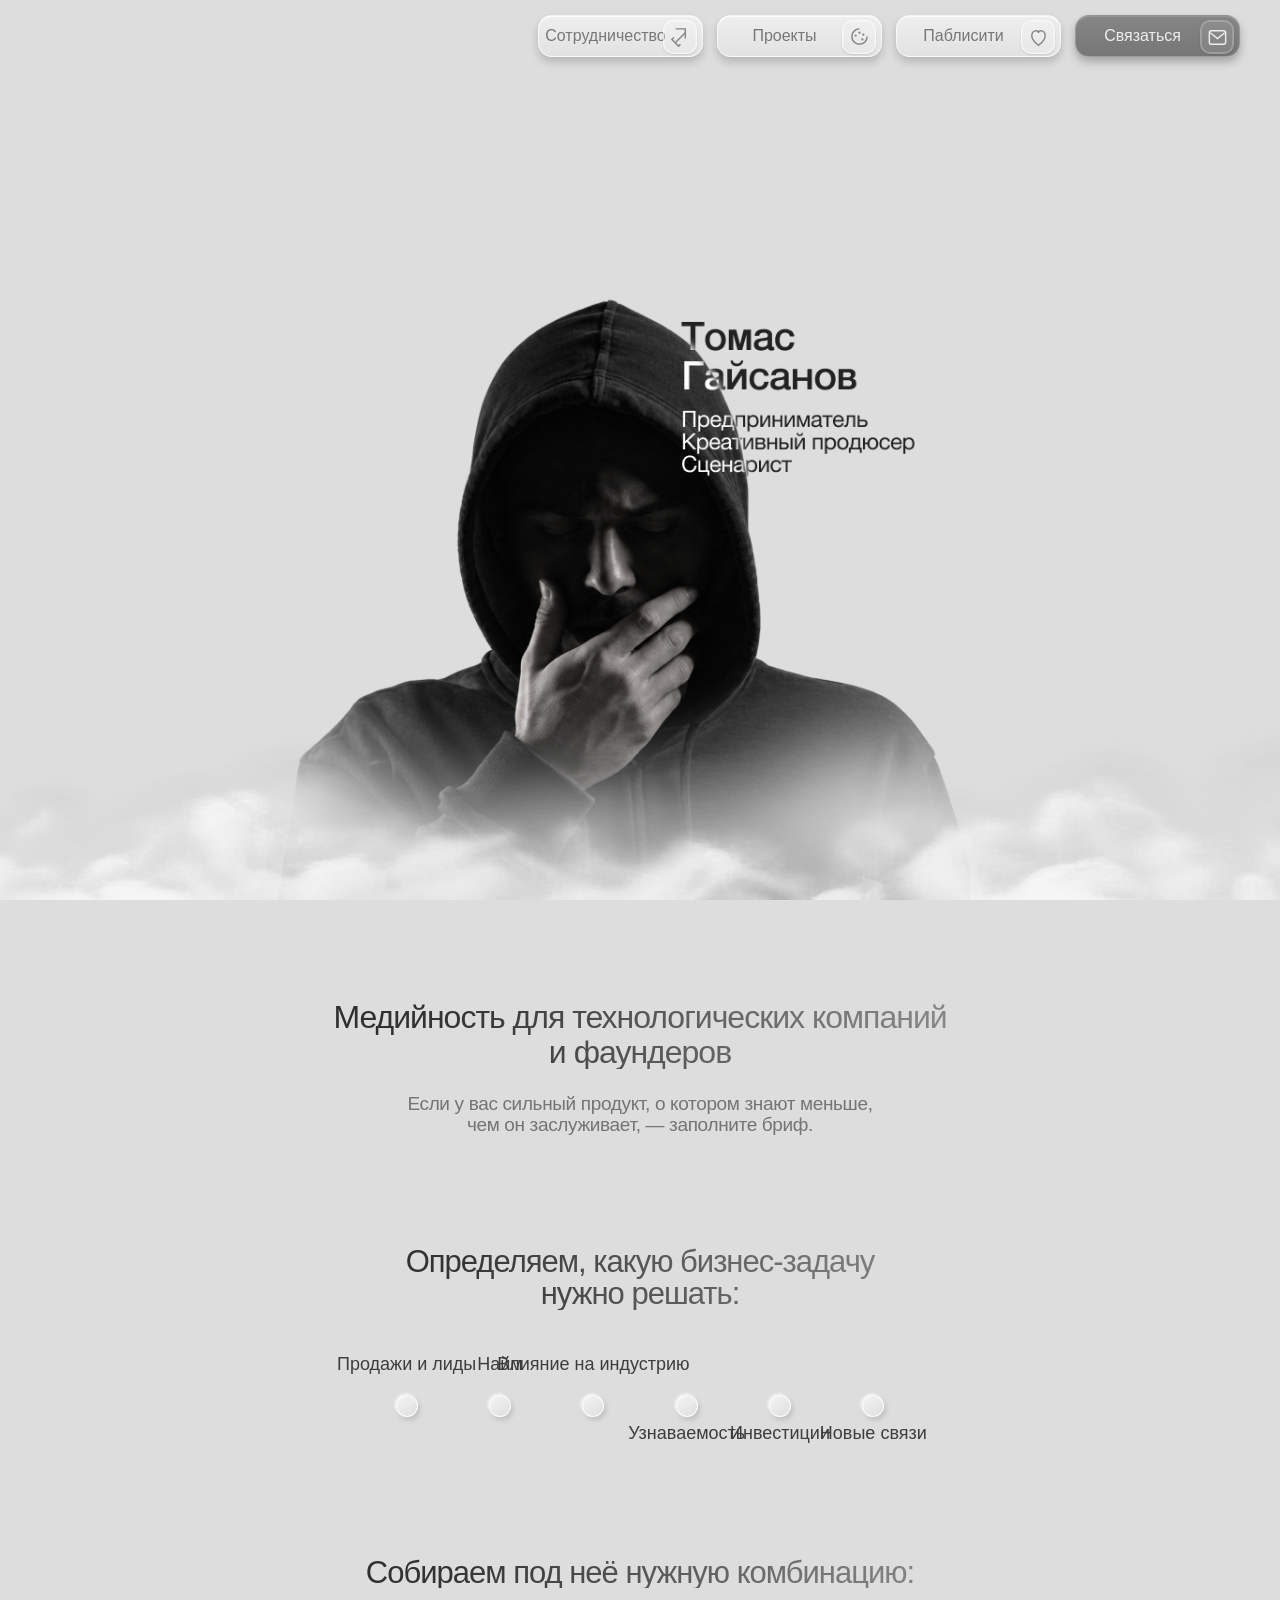
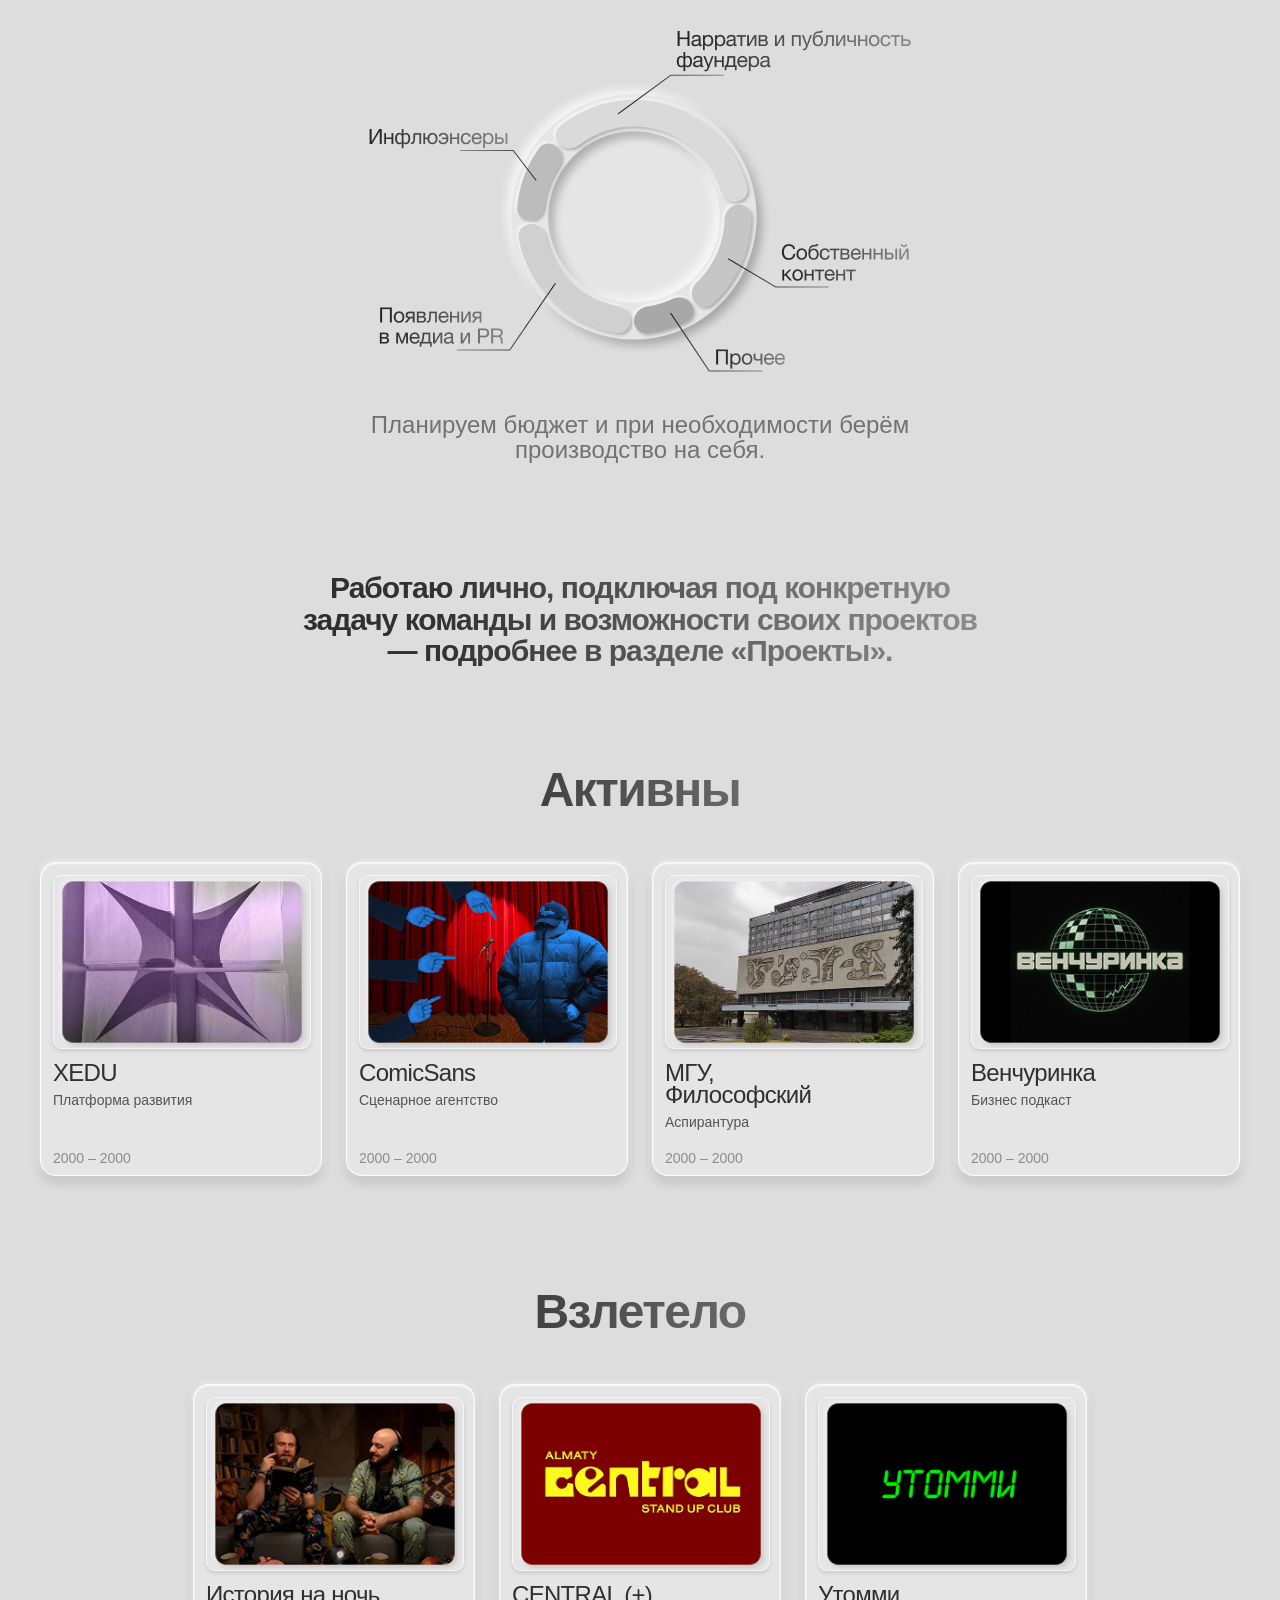
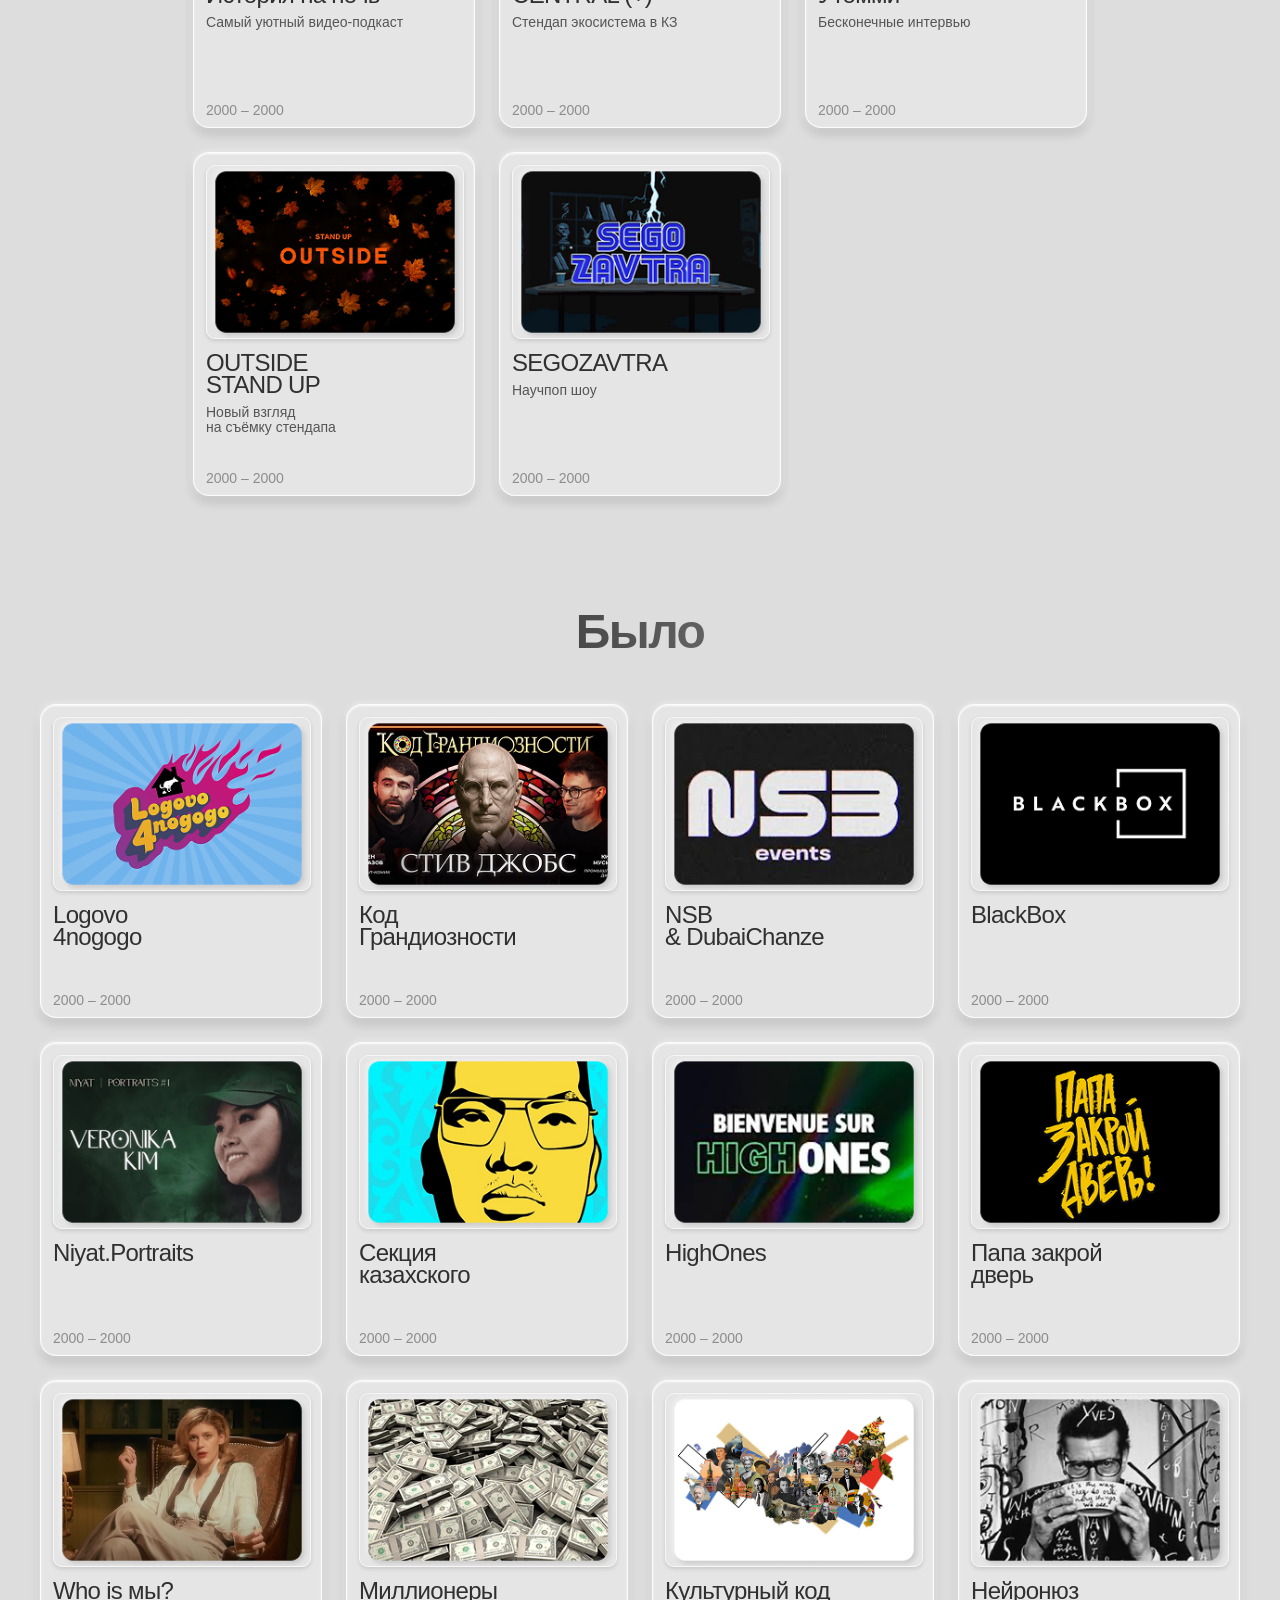
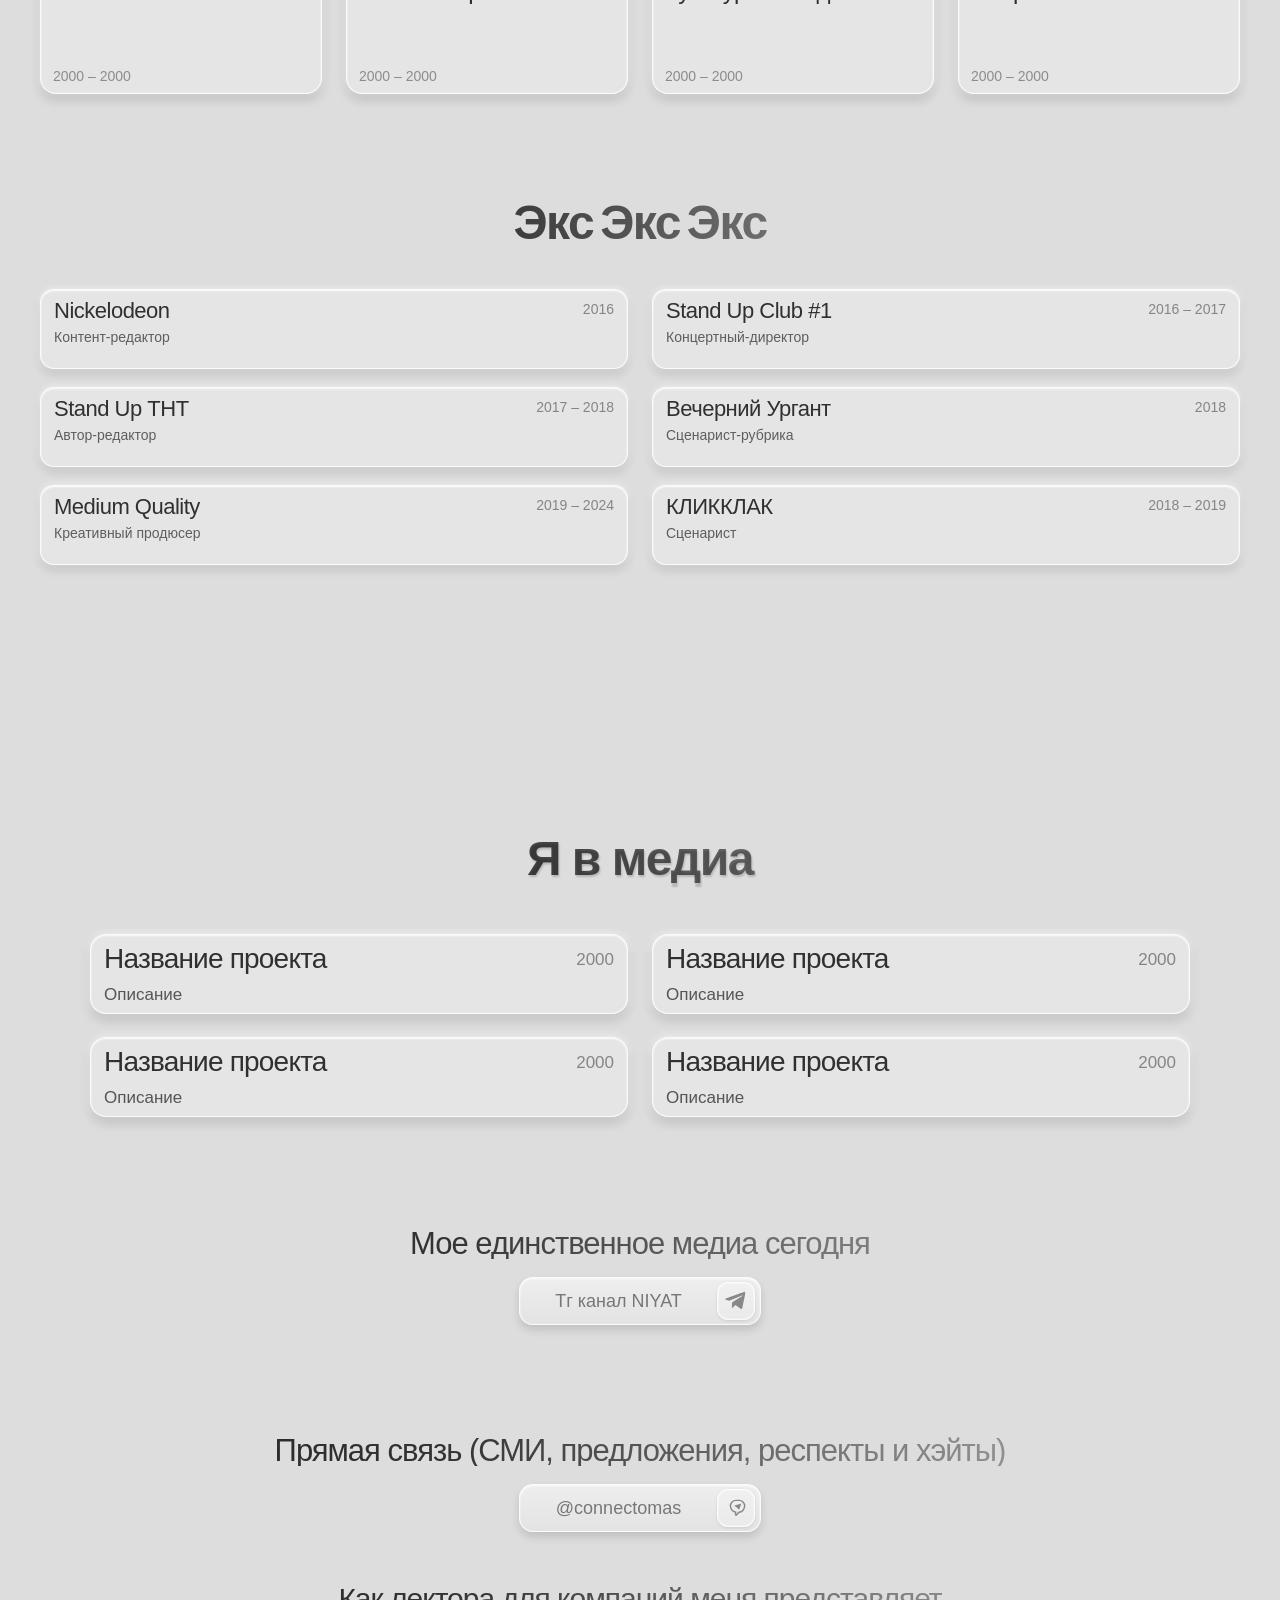
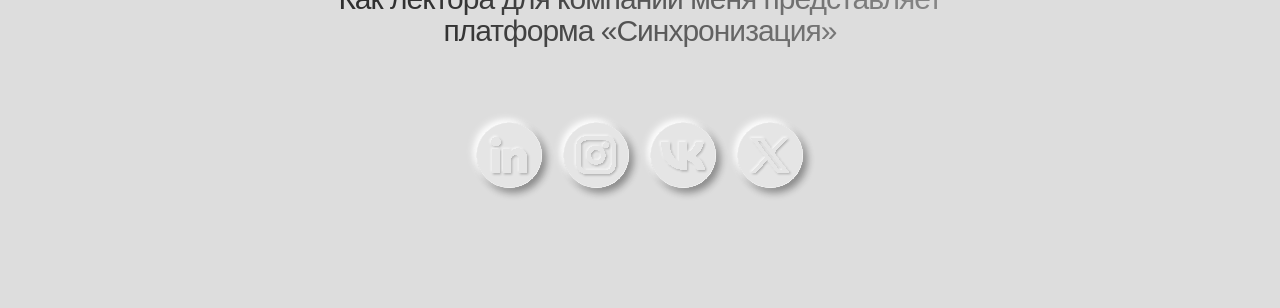
==== index.html @ 0b00189e "Add files via upload" ====
<!DOCTYPE html>
<html lang="ru">
<head>
    <meta charset="UTF-8">
    <meta name="viewport" content="width=device-width, initial-scale=1.0">
    <title>Томас Гайсанов</title>
    <link rel="stylesheet" href="css/style.css">
</head>
<body>

    <!-- =========================================
         НАВИГАЦИЯ
    ========================================== -->
    <nav class="navigation" aria-label="Основная навигация">

        <a href="#cooperation" class="nav-button">
            <span>Сотрудничество</span>

            <span class="nav-icon">
                <svg viewBox="0 0 24 24" aria-hidden="true">
                    <path
                        d="M7 3h10v10"
                        fill="none"
                        stroke="currentColor"
                        stroke-width="1.5"
                    />
                    <path
                        d="M7 17L17 7"
                        fill="none"
                        stroke="currentColor"
                        stroke-width="1.5"
                    />
                    <path
                        d="M5 12l-2 2 7 7 2-2"
                        fill="none"
                        stroke="currentColor"
                        stroke-width="1.5"
                    />
                </svg>
            </span>
        </a>

        <a href="#projects" class="nav-button">
            <span>Проекты</span>

            <span class="nav-icon">
                <svg viewBox="0 0 24 24" aria-hidden="true">
                    <path
                        d="M12 3a8 8 0 1 0 8 8"
                        fill="none"
                        stroke="currentColor"
                        stroke-width="1.5"
                    />
                    <circle cx="8" cy="10" r="1.2" fill="currentColor"/>
                    <circle cx="12" cy="7" r="1.2" fill="currentColor"/>
                    <circle cx="16" cy="9" r="1.2" fill="currentColor"/>
                    <circle cx="15" cy="14" r="1.2" fill="currentColor"/>
                </svg>
            </span>
        </a>

        <a href="#publicity" class="nav-button">
            <span>Паблисити</span>

            <span class="nav-icon">
                <svg viewBox="0 0 24 24" aria-hidden="true">
                    <path
                        d="
                            M12 20.2
                            C10.5 18.8 5 15.5 5 10
                            C5 7 7 5 9.5 5
                            C11 5 12 6 12 7.2
                            C12 6 13 5 14.5 5
                            C17 5 19 7 19 10
                            C19 15.5 13.5 18.8 12 20.2Z
                        "
                        fill="none"
                        stroke="currentColor"
                        stroke-width="1.5"
                    />
                </svg>
            </span>
        </a>

        <a href="#contact" class="nav-button nav-button-active nav-button-contact">
            <span>Связаться</span>

            <span class="nav-icon">
                <svg viewBox="0 0 24 24" aria-hidden="true">
                    <rect
                        x="3.5"
                        y="5"
                        width="17"
                        height="14"
                        rx="2"
                        fill="none"
                        stroke="currentColor"
                        stroke-width="1.5"
                    />
                    <path
                        d="M4.5 7l7.5 6 7.5-6"
                        fill="none"
                        stroke="currentColor"
                        stroke-width="1.5"
                    />
                </svg>
            </span>
        </a>

    </nav>


    <!-- =========================================
         1. ГЛАВНЫЙ ЭКРАН (HERO)
    ========================================== -->
    <header class="hero" id="hero">

        <div class="hero-content">

            <img
                class="hero-main-image"
                src="assets/hero-main.png"
                alt="Томас Гайсанов"
            >

            <!-- ОДИН СТАТИЧНЫЙ СЛОЙ ДЫМА -->
            <div class="smoke-container">
                <img
                    class="smoke"
                    src="assets/smoke.png"
                    alt=""
                    aria-hidden="true"
                >
            </div>

        </div>

    </header>


    <!-- =========================================
         2. СОТРУДНИЧЕСТВО
    ========================================== -->
    <section id="cooperation" class="cooperation-section">

        <!-- ВЕРХНИЙ БЛОК -->
        <div class="cooperation-intro">
            <h1 class="cooperation-title">
                Медийность для технологических компаний
                <br>
                и фаундеров
            </h1>

            <p class="cooperation-description">
                Если у вас сильный продукт, о котором знают меньше,
                <br>
                чем он заслуживает, — заполните бриф.
            </p>
        </div>

        <!-- БИЗНЕС-ЗАДАЧА -->
        <div class="business-goal">
            <h2 class="business-title">
                Определяем, какую бизнес-задачу
                <br>
                нужно решать:
            </h2>

            <div class="goal-choices">

                <div class="goal-choice">
                    <span class="choice-label choice-label-top">
                        Продажи и лиды
                    </span>
                    <span class="choice-circle"></span>
                </div>

                <div class="goal-choice">
                    <span class="choice-label choice-label-top">
                        Найм
                    </span>
                    <span class="choice-circle"></span>
                </div>

                <div class="goal-choice">
                    <span class="choice-label choice-label-top">
                        Влияние на индустрию
                    </span>
                    <span class="choice-circle"></span>
                </div>

                <div class="goal-choice">
                    <span class="choice-label choice-label-bottom">
                        Узнаваемость
                    </span>
                    <span class="choice-circle"></span>
                </div>

                <div class="goal-choice">
                    <span class="choice-label choice-label-bottom">
                        Инвестиции
                    </span>
                    <span class="choice-circle"></span>
                </div>

                <div class="goal-choice">
                    <span class="choice-label choice-label-bottom">
                        Новые связи
                    </span>
                    <span class="choice-circle"></span>
                </div>

            </div>
        </div>

        <!-- КОМБИНАЦИЯ -->
        <div class="combination-block">
            <h2 class="combination-title">
                Собираем под неё нужную комбинацию:
            </h2>

            <img
                class="combination-image"
                src="assets/cooperation-diagram.png"
                alt="Диаграмма комбинации услуг"
            >

            <p class="combination-description">
                Планируем бюджет и при необходимости берём
                <br>
                производство на себя.
            </p>
        </div>

        <!-- ФИНАЛЬНЫЙ ТЕКСТ -->
        <div class="cooperation-final">
            <p>
                Работаю лично, подключая под конкретную
                <br>
                задачу команды и возможности своих проектов
                <br>
                — подробнее в разделе «Проекты».
            </p>
        </div>

    </section>


    <!-- =========================================
         3. ПРОЕКТЫ
    ========================================== -->
    <section id="projects" class="projects-section">

        <!-- =====================================
             АКТИВНЫ
        ====================================== -->
        <div class="projects-group active-group">

            <h2 class="group-title">
                Активны
            </h2>

            <div class="project-grid active-grid">

                <article class="project-card">
                    <img
                        src="assets/xedu.png"
                        alt="XEDU"
                        class="project-image"
                    >
                    <h3 class="project-title">
                        XEDU
                    </h3>
                    <p class="project-description">
                        Платформа развития
                    </p>
                    <span class="project-years">
                        2000 – 2000
                    </span>
                </article>

                <article class="project-card">
                    <img
                        src="assets/comicsans.png"
                        alt="ComicSans"
                        class="project-image"
                    >
                    <h3 class="project-title">
                        ComicSans
                    </h3>
                    <p class="project-description">
                        Сценарное агентство
                    </p>
                    <span class="project-years">
                        2000 – 2000
                    </span>
                </article>

                <article class="project-card">
                    <img
                        src="assets/mgu.png"
                        alt="МГУ, Философский"
                        class="project-image"
                    >
                    <h3 class="project-title">
                        МГУ,<br>
                        Философский
                    </h3>
                    <p class="project-description">
                        Аспирантура
                    </p>
                    <span class="project-years">
                        2000 – 2000
                    </span>
                </article>

                <article class="project-card">
                    <img
                        src="assets/venchurinka.png"
                        alt="Венчуринка"
                        class="project-image"
                    >
                    <h3 class="project-title">
                        Венчуринка
                    </h3>
                    <p class="project-description">
                        Бизнес подкаст
                    </p>
                    <span class="project-years">
                        2000 – 2000
                    </span>
                </article>

            </div>

        </div>


        <!-- =====================================
             ВЗЛЕТЕЛО
        ====================================== -->
        <div class="projects-group launched-group">

            <h2 class="group-title">
                Взлетело
            </h2>

            <div class="project-grid launched-grid">

                <article class="project-card project-card-launched">
                    <img
                        src="assets/istoriya-na-noch.png"
                        alt="История на ночь"
                        class="project-image"
                    >
                    <h3 class="project-title">
                        История на ночь
                    </h3>
                    <p class="project-description">
                        Самый уютный видео-подкаст
                    </p>
                    <span class="project-years">
                        2000 – 2000
                    </span>
                </article>

                <article class="project-card project-card-launched">
                    <img
                        src="assets/central-plus.png"
                        alt="CENTRAL (+)"
                        class="project-image"
                    >
                    <h3 class="project-title">
                        CENTRAL (+)
                    </h3>
                    <p class="project-description">
                        Стендап экосистема в КЗ
                    </p>
                    <span class="project-years">
                        2000 – 2000
                    </span>
                </article>

                <article class="project-card project-card-launched">
                    <img
                        src="assets/utommi.png"
                        alt="Утомми"
                        class="project-image"
                    >
                    <h3 class="project-title">
                        Утомми
                    </h3>
                    <p class="project-description">
                        Бесконечные интервью
                    </p>
                    <span class="project-years">
                        2000 – 2000
                    </span>
                </article>

                <article class="project-card project-card-launched">
                    <img
                        src="assets/outside-stand-up.png"
                        alt="OUTSIDE STAND UP"
                        class="project-image"
                    >
                    <h3 class="project-title">
                        OUTSIDE<br>
                        STAND UP
                    </h3>
                    <p class="project-description">
                        Новый взгляд<br>
                        на съёмку стендапа
                    </p>
                    <span class="project-years">
                        2000 – 2000
                    </span>
                </article>

                <article class="project-card project-card-launched">
                    <img
                        src="assets/segozavtra.png"
                        alt="SEGOZAVTRA"
                        class="project-image"
                    >
                    <h3 class="project-title">
                        SEGOZAVTRA
                    </h3>
                    <p class="project-description">
                        Научпоп шоу
                    </p>
                    <span class="project-years">
                        2000 – 2000
                    </span>
                </article>

            </div>

        </div>


        <!-- =====================================
             БЫЛО
        ====================================== -->
        <div class="projects-group past-group">

            <h2 class="group-title">
                Было
            </h2>

            <div class="project-grid past-grid">

                <article class="project-card">
                    <img
                        src="assets/logovo-4nogogo.png"
                        alt="Logovo 4nogogo"
                        class="project-image"
                    >
                    <h3 class="project-title">
                        Logovo<br>
                        4nogogo
                    </h3>
                    <span class="project-years">
                        2000 – 2000
                    </span>
                </article>

                <article class="project-card">
                    <img
                        src="assets/kod-grandioznosti.png"
                        alt="Код Грандиозности"
                        class="project-image"
                    >
                    <h3 class="project-title">
                        Код<br>
                        Грандиозности
                    </h3>
                    <span class="project-years">
                        2000 – 2000
                    </span>
                </article>

                <article class="project-card">
                    <img
                        src="assets/nsb-dubai-chanze.png"
                        alt="NSB & DubaiChanze"
                        class="project-image"
                    >
                    <h3 class="project-title">
                        NSB<br>
                        &amp; DubaiChanze
                    </h3>
                    <span class="project-years">
                        2000 – 2000
                    </span>
                </article>

                <article class="project-card">
                    <img
                        src="assets/blackbox.png"
                        alt="BlackBox"
                        class="project-image"
                    >
                    <h3 class="project-title">
                        BlackBox
                    </h3>
                    <span class="project-years">
                        2000 – 2000
                    </span>
                </article>

                <article class="project-card">
                    <img
                        src="assets/niyat-portraits.png"
                        alt="Niyat.Portraits"
                        class="project-image"
                    >
                    <h3 class="project-title">
                        Niyat.Portraits
                    </h3>
                    <span class="project-years">
                        2000 – 2000
                    </span>
                </article>

                <article class="project-card">
                    <img
                        src="assets/sekciya-kazahskogo.png"
                        alt="Секция казахского"
                        class="project-image"
                    >
                    <h3 class="project-title">
                        Секция<br>
                        казахского
                    </h3>
                    <span class="project-years">
                        2000 – 2000
                    </span>
                </article>

                <article class="project-card">
                    <img
                        src="assets/highones.png"
                        alt="HighOnes"
                        class="project-image"
                    >
                    <h3 class="project-title">
                        HighOnes
                    </h3>
                    <span class="project-years">
                        2000 – 2000
                    </span>
                </article>

                <article class="project-card">
                    <img
                        src="assets/papa-zakroy-dver.png"
                        alt="Папа закрой дверь"
                        class="project-image"
                    >
                    <h3 class="project-title">
                        Папа закрой<br>
                        дверь
                    </h3>
                    <span class="project-years">
                        2000 – 2000
                    </span>
                </article>

                <article class="project-card">
                    <img
                        src="assets/who-is-my.png"
                        alt="Who is мы?"
                        class="project-image"
                    >
                    <h3 class="project-title">
                        Who is мы?
                    </h3>
                    <span class="project-years">
                        2000 – 2000
                    </span>
                </article>

                <article class="project-card">
                    <img
                        src="assets/millionery.png"
                        alt="Миллионеры"
                        class="project-image"
                    >
                    <h3 class="project-title">
                        Миллионеры
                    </h3>
                    <span class="project-years">
                        2000 – 2000
                    </span>
                </article>

                <article class="project-card">
                    <img
                        src="assets/kulturnyy-kod.png"
                        alt="Культурный код"
                        class="project-image"
                    >
                    <h3 class="project-title">
                        Культурный код
                    </h3>
                    <span class="project-years">
                        2000 – 2000
                    </span>
                </article>

                <article class="project-card">
                    <img
                        src="assets/neyronyuz.png"
                        alt="Нейронюз"
                        class="project-image"
                    >
                    <h3 class="project-title">
                        Нейронюз
                    </h3>
                    <span class="project-years">
                        2000 – 2000
                    </span>
                </article>

            </div>

        </div>


        <!-- =====================================
             ЭКС
        ====================================== -->
        <div class="projects-group ex-group">

            <h2 class="group-title">
                <span>Экс</span>
                <span>Экс</span>
                <span>Экс</span>
            </h2>

            <div class="ex-grid">

                <article class="ex-card">
                    <div class="ex-main">
                        <h3>Nickelodeon</h3>
                        <p>Контент-редактор</p>
                    </div>
                    <span class="ex-year">2016</span>
                </article>

                <article class="ex-card">
                    <div class="ex-main">
                        <h3>Stand Up Club #1</h3>
                        <p>Концертный-директор</p>
                    </div>
                    <span class="ex-year">2016 – 2017</span>
                </article>

                <article class="ex-card">
                    <div class="ex-main">
                        <h3>Stand Up ТНТ</h3>
                        <p>Автор-редактор</p>
                    </div>
                    <span class="ex-year">2017 – 2018</span>
                </article>

                <article class="ex-card">
                    <div class="ex-main">
                        <h3>Вечерний Ургант</h3>
                        <p>Сценарист-рубрика</p>
                    </div>
                    <span class="ex-year">2018</span>
                </article>

                <article class="ex-card">
                    <div class="ex-main">
                        <h3>Medium Quality</h3>
                        <p>Креативный продюсер</p>
                    </div>
                    <span class="ex-year">2019 – 2024</span>
                </article>

                <article class="ex-card">
                    <div class="ex-main">
                        <h3>КЛИККЛАК</h3>
                        <p>Сценарист</p>
                    </div>
                    <span class="ex-year">2018 – 2019</span>
                </article>

            </div>

        </div>

    </section>


    <!-- =========================================
         4. ПАБЛИСИТИ
    ========================================== -->
    <section id="publicity" class="publicity-section">

        <!-- Я В МЕДИА -->
        <div class="media-block">

            <h2 class="page-title">
                Я в медиа
            </h2>

            <div class="media-grid">

                <article class="media-card">
                    <div class="media-card-header">
                        <h3>
                            Название проекта
                        </h3>
                        <span>
                            2000
                        </span>
                    </div>
                    <p>
                        Описание
                    </p>
                </article>

                <article class="media-card">
                    <div class="media-card-header">
                        <h3>
                            Название проекта
                        </h3>
                        <span>
                            2000
                        </span>
                    </div>
                    <p>
                        Описание
                    </p>
                </article>

                <article class="media-card">
                    <div class="media-card-header">
                        <h3>
                            Название проекта
                        </h3>
                        <span>
                            2000
                        </span>
                    </div>
                    <p>
                        Описание
                    </p>
                </article>

                <article class="media-card">
                    <div class="media-card-header">
                        <h3>
                            Название проекта
                        </h3>
                        <span>
                            2000
                        </span>
                    </div>
                    <p>
                        Описание
                    </p>
                </article>

            </div>

        </div>


        <!-- ЕДИНСТВЕННОЕ МЕДИА СЕГОДНЯ -->
        <div class="publicity-block media-today">

            <h3 class="publicity-title">
                Мое единственное медиа сегодня
            </h3>

            <a
                href="#"
                class="social-button"
            >
                <span>
                    Тг канал NIYAT
                </span>

                <span class="social-button-icon">
                    <svg viewBox="0 0 24 24" aria-hidden="true">
                        <path
                            d="
                                M21 4.5
                                L18 19
                                C17.8 19.8 17.3 20 16.7 19.7
                                L10.9 15.6
                                L8.1 18.3
                                C7.8 18.6 7.5 18.8 7.1 18.8
                                L7.5 12.8
                                L18.5 6
                                C19 5.7 18.4 5.5 17.8 5.8
                                L4.3 11.2
                                L0.8 10.1
                                C0 9.8 0 9.2 1 8.8
                                L19.7 2
                                C20.5 1.7 21.2 2.1 21 4.5Z
                            "
                            fill="currentColor"
                        />
                    </svg>
                </span>
            </a>

        </div>

    </section>


    <!-- =========================================
         5. СВЯЗАТЬСЯ
    ========================================== -->
    <section id="contact" class="contact-section">

        <!-- ПРЯМАЯ СВЯЗЬ -->
        <div class="publicity-block direct-contact">

            <h2 class="publicity-title">
                Прямая связь (СМИ, предложения, респекты и хэйты)
            </h2>

            <a
                href="#"
                class="social-button"
            >
                <span>
                    @connectomas
                </span>

                <span class="social-button-icon">
                    <svg viewBox="0 0 24 24" aria-hidden="true">
                        <path
                            d="
                                M14.8 3.5
                                C17.8 3.5 20.5 6.1 20.5 9.2
                                C20.5 12.6 18 15.7 14.6 15.9
                                L12 18.7
                                C11.6 19.1 10.8 18.8 10.9 18.2
                                L11.2 15.9
                                C8 15.2 5.7 12.4 5.7 9.2
                                C5.7 6.1 8.3 3.5 11.4 3.5
                                Z
                            "
                            fill="none"
                            stroke="currentColor"
                            stroke-width="1.5"
                        />
                        <path
                            d="
                                M9.5 9.2
                                L17 6.8
                                L14.7 13.4
                                L12.4 10.9
                                L9.5 9.2Z
                            "
                            fill="currentColor"
                        />
                    </svg>
                </span>
            </a>

        </div>


        <!-- ЛЕКТОР -->
        <div class="publicity-block lecturer-block">

            <h3 class="lecturer-title">
                Как лектора для компаний меня представляет
                <br>
                платформа «Синхронизация»
            </h3>

            <div class="social-icons">

                <!-- LinkedIn -->
                <a
                    href="#"
                    class="round-social-icon"
                    aria-label="LinkedIn">
                    <img src="./assets/link.svg" alt="linkedin">
                </a>

                <!-- Instagram -->
                <a
                    href="#"
                    class="round-social-icon"
                    aria-label="Instagram"
                >
                    <img src="./assets/insta.svg" alt="linkedin">
                </a>

                <!-- VK -->
                <a
                    href="#"
                    class="round-social-icon"
                    aria-label="VK"
                >
                    <img src="./assets/vk.svg" alt="linkedin">
                </a>

                <!-- X -->
                <a
                    href="#"
                    class="round-social-icon"
                    aria-label="X"
                >
                    <img src="./assets/x.svg" alt="linkedin">
                </a>

            </div>

        </div>

    </section>

    <script src="js/main.js"></script>
</body>
</html>
---- css/style.css ----
/* =====================================================
   1. RESET
===================================================== */

* {
    margin: 0;
    padding: 0;
    box-sizing: border-box;
}

html {
    width: 100%;
    scroll-behavior: smooth;
}

body {
    width: 100%;
    min-height: 100%;
    margin: 0;
    font-family: "Helvetica Neue", Arial, sans-serif;
    overflow-x: hidden;
    background: #dddddd;
    color: #303030;
}


/* =====================================================
   2. BODY & COMMON
===================================================== */

body {
    background-color: #dddddd;
}


/* =====================================================
   3. NAVIGATION
===================================================== */

.navigation {
    position: absolute;
    top: 15px;
    right: 90px;
    z-index: 1000;
    display: flex;
    align-items: center;
    gap: 30px;
}

.nav-button {
    position: relative;
    width: 183px;
    height: 42px;
    display: flex;
    align-items: center;
    justify-content: center;
    padding-left: 9px;
    padding-right: 39px;
    border-radius: 14px;
    text-decoration: none;
    color: #777777;
    font-size: 16px;
    font-weight: 400;
    background: linear-gradient(180deg, #eeeeee 0%, #e2e2e2 100%);
    border: 1px solid rgba(255, 255, 255, 0.65);
    box-shadow:
        0 5px 8px rgba(0, 0, 0, 0.18),
        inset 0 1px 1px rgba(255, 255, 255, 0.85);
    transition:
        transform 0.2s ease,
        box-shadow 0.2s ease;
}

.nav-button:hover {
    transform: translateY(-1px);
    box-shadow:
        0 7px 11px rgba(0, 0, 0, 0.20),
        inset 0 1px 1px rgba(255, 255, 255, 0.9);
}

.nav-button-active,
.nav-button-contact {
    color: #eeeeee;
    background: linear-gradient(180deg, #858585 0%, #777777 100%);
    border-color: rgba(255, 255, 255, 0.2);
    box-shadow:
        0 5px 9px rgba(0, 0, 0, 0.25),
        inset 0 1px 1px rgba(255, 255, 255, 0.15);
}

.nav-icon {
    position: absolute;
    top: 4px;
    right: 5px;
    width: 34px;
    height: 34px;
    display: flex;
    align-items: center;
    justify-content: center;
    border-radius: 10px;
    color: #858585;
    background: rgba(255, 255, 255, 0.18);
    border: 1px solid rgba(255, 255, 255, 0.65);
    box-shadow:
        0 1px 2px rgba(0, 0, 0, 0.12),
        inset 0 0 0 1px rgba(255, 255, 255, 0.2);
}

.nav-button-active .nav-icon,
.nav-button-contact .nav-icon {
    color: #eeeeee;
    background: rgba(255, 255, 255, 0.08);
    border-color: rgba(255, 255, 255, 0.22);
}

.nav-icon svg {
    width: 23px;
    height: 23px;
}


/* =====================================================
   4. HERO
===================================================== */

.hero {
    position: relative;
    width: 100%;
    height: 100vh;
    /* min-height: 700px; */
    overflow: hidden;
    background: #dddddd;
}

.hero-content {
    position: absolute;
    inset: 0;
    width: 100%;
    height: 100%;
}

/* Человек опущен вниз ровно на 30px (bottom: -30px) */
.hero-main-image {
    position: absolute;
    left: 50%;
    bottom: -30px;
    z-index: 5;
    width: 100%;
    height: 770px;
    max-width: none;
    display: block;
    object-fit: contain;
    transform: translateX(-50%);
    pointer-events: none;
    user-select: none;
}


/* =====================================================
   5. SMOKE (ОДИН СТАТИЧНЫЙ СЛОЙ, ОПУЩЕН НА 15px)
===================================================== */

.smoke-container {
    position: absolute;
    left: 0;
    bottom: 0;
    z-index: 20;
    width: 100%;
    height: 300px;
    overflow: hidden;
    pointer-events: none;
}

/* Дым опущен вниз на 15px (было -42px, стало -57px), полностью статичный */
.smoke {
    position: absolute;
    left: 50%;
    bottom: -60px;
    width: 1600px;
    height: 390px;
    max-width: none;
    object-fit: fill;
    mix-blend-mode: screen;
    opacity: 0.95;
    pointer-events: none;
    user-select: none;
    transform: translateX(-50%);
    filter: blur(0.2px);
}


/* =====================================================
   6. COOPERATION
===================================================== */

.cooperation-section {
    position: relative;
    width: 100%;
    padding-top: 100px;
    /* padding-bottom: 120px; */
    background: #dddddd;
}

.cooperation-intro {
    width: 100%;
    text-align: center;
}

.cooperation-title {
    margin: 0;
    color: #363636;
    font-size: 32px;
    line-height: 1.08;
    font-weight: 400;
    letter-spacing: -1px;
        background: linear-gradient(
        90deg,
        #222222 0%,
        #333333 35%,
        #777777 65%,
        #b8b8b8 100%
    );

    -webkit-background-clip: text;
    background-clip: text;
    -webkit-text-fill-color: transparent;
    color: transparent;
}

.cooperation-description {
    margin-top: 24px;
    color: #747474;
    font-size: 19px;
    line-height: 1.12;
    font-weight: 400;
    letter-spacing: -0.35px;
}

.business-goal {
    margin-top: 110px;
    width: 100%;
    text-align: center;
}

.business-title {
    margin: 0;
    color: #343434;
    font-size: 31px;
    line-height: 1.04;
    font-weight: 400;
    letter-spacing: -1px;
        background: linear-gradient(
        90deg,
        #222222 0%,
        #333333 35%,
        #777777 65%,
        #b8b8b8 100%
    );

    -webkit-background-clip: text;
    background-clip: text;
    -webkit-text-fill-color: transparent;
    color: transparent;
}

.goal-choices {
    position: relative;
    width: 560px;
    height: 110px;
    margin: 27px auto 0;
    display: grid;
    grid-template-columns: repeat(6, 1fr);
    align-items: center;
}

.goal-choice {
    position: relative;
    width: 82px;
    height: 75px;
    margin: 0 auto;
}

.choice-circle {
    position: absolute;
    left: 50%;
    top: 40px;
    width: 22px;
    height: 22px;
    transform: translateX(-50%);
    border-radius: 50%;
    background: linear-gradient(145deg, #f4f4f4 0%, #dedede 100%);
    border: 1px solid rgba(255, 255, 255, 0.85);
    box-shadow:
        2px 3px 5px rgba(0, 0, 0, 0.14),
        -1px -1px 3px rgba(255, 255, 255, 0.9);
    transition:
        transform 0.2s ease,
        box-shadow 0.2s ease;
}

.goal-choice:hover .choice-circle {
    transform: translateX(-50%) scale(1.05);
    box-shadow:
        2px 4px 7px rgba(0, 0, 0, 0.17),
        -1px -1px 4px rgba(255, 255, 255, 0.9);
}

.choice-label {
    position: absolute;
    width: max-content;
    color: #3d3d3d;
    font-size: 18px;
    line-height: 1;
    font-weight: 400;
    white-space: nowrap;
}

.choice-label-top {
    left: 50%;
    top: 0;
    transform: translateX(-50%);
}

.choice-label-bottom {
    left: 50%;
    top: 69px;
    transform: translateX(-50%);
}

.combination-block {
    margin-top: 110px;
    width: 100%;
    text-align: center;
}

.combination-title {
    margin-bottom: 40px;
    color: #343434;
    font-size: 31px;
    line-height: 1;
    font-weight: 400;
    letter-spacing: -1px;
        background: linear-gradient(
        90deg,
        #222222 0%,
        #333333 35%,
        #777777 65%,
        #b8b8b8 100%
    );

    -webkit-background-clip: text;
    background-clip: text;
    -webkit-text-fill-color: transparent;
    color: transparent;
}

.combination-image {
    display: block;
    width: 544px;
    height: 344px;
    margin: 17px auto 0;
    object-fit: contain;
    user-select: none;
}

.combination-description {
    margin-top: 40px;
    color: #727272;
    font-size: 24px;
    line-height: 1.05;
    font-weight: 400;
    letter-spacing: 0;
}

.cooperation-final {
    margin-top: 110px;
    width: 100%;
    text-align: center;
    color: #343434;
    font-size: 30px;
    line-height: 1.04;
    font-weight: 700;
    letter-spacing: -1px;
        background: linear-gradient(
        90deg,
        #222222 0%,
        #333333 35%,
        #777777 65%,
        #b8b8b8 100%
    );

    -webkit-background-clip: text;
    background-clip: text;
    -webkit-text-fill-color: transparent;
    color: transparent;
}

.cooperation-final p {
    margin: 0;
}


/* =====================================================
   7. PROJECTS
===================================================== */

.projects-section {
    position: relative;
    width: 100%;
    padding-top: 100px;
    padding-bottom: 120px;
    background: #dddddd;
}

.projects-group {
    width: 1200px;
    max-width: calc(100% - 80px);
    margin-left: auto;
    margin-right: auto;
}

.launched-group {
    margin-top: 112px;
}

.past-group {
    margin-top: 112px;
}

.ex-group {
    margin-top: 105px;
}

.group-title {
    margin: 0;
    text-align: center;
    font-size: 48px;
    line-height: 1;
    font-weight: 600;
    letter-spacing: -1.5px;
    color: #343434;
        background: linear-gradient(
        90deg,
        #222222 0%,
        #333333 35%,
        #777777 65%,
        #b8b8b8 100%
    );

    -webkit-background-clip: text;
    background-clip: text;
    -webkit-text-fill-color: transparent;
    color: transparent;
}

.ex-group .group-title {
    display: flex;
    justify-content: center;
    align-items: center;
    gap: 7px;
}

.ex-group .group-title span:nth-child(2) {
    color: #707070;
}

.ex-group .group-title span:nth-child(3) {
    color: #979797;
}

.project-grid {
    display: grid;
    gap: 24px;
}

.active-grid {
    grid-template-columns: repeat(4, 282px);
    justify-content: center;
    margin-top: 48px;
}

.launched-grid {
    grid-template-columns: repeat(3, 282px);
    justify-content: center;
    margin-top: 48px;
}

.past-grid {
    grid-template-columns: repeat(4, 282px);
    justify-content: center;
    margin-top: 48px;
}

.project-card {
    position: relative;
    width: 282px;
    height: 314px;
    padding: 12px;
    border-radius: 16px;
    overflow: hidden;
    background: #e5e5e5;
    border: 1px solid rgba(255, 255, 255, 0.85);
    box-shadow:
        0 6px 11px rgba(0, 0, 0, 0.14),
        0 0 7px rgba(255, 255, 255, 0.75),
        inset 0 1px 2px rgba(255, 255, 255, 0.9);
    display: flex;
    flex-direction: column;
    transition:
        transform 0.2s ease,
        box-shadow 0.2s ease;
}

.project-card:hover {
    transform: translateY(-2px);
    box-shadow:
        0 8px 14px rgba(0, 0, 0, 0.16),
        0 0 8px rgba(255, 255, 255, 0.8),
        inset 0 1px 2px rgba(255, 255, 255, 0.9);
}

.project-card-launched {
    height: 344px;
}

.project-image {
    display: block;
    width: 258px;
    height: 174px;
    flex: 0 0 174px;
    object-fit: cover;
    border-radius: 9px;
    border: 1px solid rgba(255, 255, 255, 0.65);
    box-shadow: 0 2px 4px rgba(0, 0, 0, 0.12);
}

.project-title {
    margin: 13px 0 0;
    color: #303030;
    font-size: 24px;
    line-height: 0.92;
    font-weight: 500;
    letter-spacing: -0.7px;
}

.project-description {
    margin: 9px 0 0;
    color: #555555;
    font-size: 14px;
    line-height: 1.08;
    font-weight: 400;
}

.project-years {
    position: absolute;
    left: 12px;
    bottom: 10px;
    color: #8c8c8c;
    font-size: 14px;
    line-height: 1;
}

.ex-grid {
    display: grid;
    grid-template-columns: repeat(2, minmax(0, 1fr));
    gap: 18px 24px;
    margin-top: 42px;
}

.ex-card {
    position: relative;
    width: 100%;
    height: 80px;
    padding: 10px 13px;
    border-radius: 14px;
    background: #e5e5e5;
    border: 1px solid rgba(255, 255, 255, 0.85);
    box-shadow:
        0 5px 10px rgba(0, 0, 0, 0.13),
        0 0 7px rgba(255, 255, 255, 0.75),
        inset 0 1px 2px rgba(255, 255, 255, 0.9);
}

.ex-main h3 {
    margin: 0;
    color: #303030;
    font-size: 22px;
    line-height: 1;
    font-weight: 500;
    letter-spacing: -0.5px;
}

.ex-main p {
    margin-top: 8px;
    color: #5e5e5e;
    font-size: 14px;
    line-height: 1;
}

.ex-year {
    position: absolute;
    top: 12px;
    right: 13px;
    color: #858585;
    font-size: 14px;
    line-height: 1;
}


/* =====================================================
   8. PUBLICITY
===================================================== */

.publicity-section {
    position: relative;
    width: 100%;
    padding-top: 150px;
    padding-bottom: 50px;
    background: #dddddd;
}

.page-title {
    margin: 0;
    text-align: center;
    color: #363636;
    font-size: 48px;
    line-height: 1;
    font-weight: 600;
    letter-spacing: -1.5px;
    text-shadow: 1px 2px 2px rgba(0, 0, 0, 0.18);
        background: linear-gradient(
        90deg,
        #222222 0%,
        #333333 35%,
        #777777 65%,
        #b8b8b8 100%
    );

    -webkit-background-clip: text;
    background-clip: text;
    -webkit-text-fill-color: transparent;
    color: transparent;
}

.media-grid {
    width: 1170px;
    max-width: calc(100% - 80px);
    margin: 51px auto 0;
    display: grid;
    grid-template-columns: repeat(2, minmax(0, 1fr));
    gap: 23px 24px;
}

.media-card {
    position: relative;
    width: 100%;
    height: 80px;
    padding: 10px 13px;
    border-radius: 16px;
    background: #e5e5e5;
    border: 1px solid rgba(255, 255, 255, 0.86);
    box-shadow:
        0 6px 11px rgba(0, 0, 0, 0.15),
        0 0 8px rgba(255, 255, 255, 0.78),
        inset 0 1px 2px rgba(255, 255, 255, 0.9);
    transition:
        transform 0.2s ease,
        box-shadow 0.2s ease;
}

.media-card:hover {
    transform: translateY(-1px);
    box-shadow:
        0 8px 13px rgba(0, 0, 0, 0.17),
        0 0 9px rgba(255, 255, 255, 0.82),
        inset 0 1px 2px rgba(255, 255, 255, 0.9);
}

.media-card-header {
    display: flex;
    align-items: center;
    justify-content: space-between;
    width: 100%;
}

.media-card-header h3 {
    margin: 0;
    color: #303030;
    font-size: 28px;
    line-height: 1;
    font-weight: 500;
    letter-spacing: -0.8px;
}

.media-card-header span {
    color: #858585;
    font-size: 17px;
    line-height: 1;
    font-weight: 400;
}

.media-card p {
    margin: 13px 0 0;
    color: #555555;
    font-size: 17px;
    line-height: 1;
    font-weight: 400;
}

.publicity-block {
    width: 100%;
    text-align: center;
}

.media-today {
    margin-top: 111px;
}

.publicity-title {
    margin: 0;
    color: #454545;
    font-size: 31px;
    line-height: 1;
    font-weight: 400;
    letter-spacing: -1px;
        background: linear-gradient(
        90deg,
        #222222 0%,
        #333333 35%,
        #777777 65%,
        #b8b8b8 100%
    );

    -webkit-background-clip: text;
    background-clip: text;
    -webkit-text-fill-color: transparent;
    color: transparent;
}

.social-button {
    position: relative;
    width: 242px;
    height: 48px;
    margin: 18px auto 0;
    display: flex;
    align-items: center;
    justify-content: center;
    padding-right: 43px;
    border-radius: 14px;
    text-decoration: none;
    color: #777777;
    font-size: 18px;
    font-weight: 400;
    background: linear-gradient(180deg, #eeeeee 0%, #e3e3e3 100%);
    border: 1px solid rgba(255, 255, 255, 0.8);
    box-shadow:
        0 5px 9px rgba(0, 0, 0, 0.13),
        inset 0 1px 2px rgba(255, 255, 255, 0.9);
    transition:
        transform 0.2s ease,
        box-shadow 0.2s ease;
}

.social-button:hover {
    transform: translateY(-1px);
    box-shadow:
        0 7px 11px rgba(0, 0, 0, 0.15),
        inset 0 1px 2px rgba(255, 255, 255, 0.95);
}

.social-button-icon {
    position: absolute;
    top: 4px;
    right: 5px;
    width: 38px;
    height: 38px;
    display: flex;
    align-items: center;
    justify-content: center;
    border-radius: 11px;
    color: #888888;
    background: rgba(255, 255, 255, 0.23);
    border: 1px solid rgba(255, 255, 255, 0.75);
    box-shadow:
        0 1px 3px rgba(0, 0, 0, 0.10),
        inset 0 0 0 1px rgba(255, 255, 255, 0.25);
}

.social-button-icon svg {
    width: 23px;
    height: 23px;
}


/* =====================================================
   9. CONTACT
===================================================== */

.contact-section {
    position: relative;
    width: 100%;
    padding-top: 40px;
    padding-bottom: 120px;
    background: #dddddd;
    text-align: center;
}

.direct-contact {
    margin-top: 20px;
}

.direct-contact .social-button {
    width: 242px;
}

.lecturer-block {
    margin-top: 51px;
}

.lecturer-title {
    margin: 0;
    color: #4a4a4a;
    font-size: 30px;
    line-height: 1.08;
    font-weight: 400;
    letter-spacing: -1px;
        background: linear-gradient(
        90deg,
        #222222 0%,
        #333333 35%,
        #777777 65%,
        #b8b8b8 100%
    );

    -webkit-background-clip: text;
    background-clip: text;
    -webkit-text-fill-color: transparent;
    color: transparent;
}

.social-icons {
    margin-top: 75px;
    display: flex;
    align-items: center;
    justify-content: center;
    gap: 22px;
}

.round-social-icon {
    width: 65px;
    height: 65px;
    display: flex;
    align-items: center;
    justify-content: center;
    border-radius: 50%;
    color: #eeeeee;
    text-decoration: none;
    background: linear-gradient(145deg, #eeeeee 0%, #dddddd 100%);
    border: 1px solid rgba(255, 255, 255, 0.8);
    box-shadow:
        4px 5px 8px rgba(0, 0, 0, 0.18),
        -2px -2px 5px rgba(255, 255, 255, 0.85),
        inset 0 0 0 1px rgba(255, 255, 255, 0.28);
    transition:
        transform 0.2s ease,
        box-shadow 0.2s ease;
}

.round-social-icon:hover {
    transform: translateY(-2px);
    box-shadow:
        5px 7px 10px rgba(0, 0, 0, 0.2),
        -2px -2px 5px rgba(255, 255, 255, 0.9);
}

.round-social-icon svg {
    width: 39px;
    height: 39px;
}


/* =====================================================
   10. RESPONSIVE
===================================================== */

/* 1280px / 1200px TABLET */
@media (max-width: 1280px) {
    .navigation {
        right: 40px;
        gap: 14px;
    }

    .nav-button {
        width: 165px;
    }

    .projects-group {
        max-width: calc(100% - 40px);
    }

    .media-grid {
        width: 1100px;
    }

    .smoke {
        width: 1450px;
        height: 350px;
    }

    .smoke-container {
        height: 270px;
    }
}

@media (max-width: 1150px) {
    .active-grid,
    .past-grid {
        grid-template-columns: repeat(3, 282px);
    }

    .media-grid {
        width: 90%;
    }

    .page-title {
        font-size: 42px;
    }

    .publicity-title {
        font-size: 28px;
    }
}

/* 900px TABLET / SMALL SCREENS */
@media (max-width: 900px) {
    .navigation {
        top: 25px;
        right: 20px;
        left: 20px;
        justify-content: flex-end;
        gap: 8px;
    }

    .nav-button {
        width: auto;
        min-width: 120px;
        padding-left: 10px;
        padding-right: 38px;
        font-size: 14px;
    }

    .hero-main-image {
        width: min(770px, 100vh);
        height: min(770px, 100vh);
    }

    .smoke-container {
        height: 240px;
    }

    .smoke {
        width: 1250px;
        height: 300px;
    }

    .cooperation-section,
    .projects-section,
    .publicity-section {
        padding-top: 120px;
    }

    .cooperation-title {
        font-size: 28px;
    }

    .cooperation-description {
        font-size: 17px;
    }

    .business-title,
    .combination-title {
        font-size: 28px;
    }

    .goal-choices {
        width: 520px;
    }

    .choice-label {
        font-size: 16px;
    }

    .cooperation-final {
        font-size: 27px;
    }

    .projects-group {
        max-width: calc(100% - 30px);
    }

    .active-grid,
    .past-grid,
    .launched-grid {
        grid-template-columns: repeat(2, 282px);
    }

    .group-title {
        font-size: 40px;
    }

    .ex-grid {
        grid-template-columns: 1fr;
    }
}

/* 650px MOBILE */
@media (max-width: 650px) {
    .hero {
        min-height: 650px;
    }

    .navigation {
        top: 15px;
        left: 10px;
        right: 10px;
        justify-content: center;
        gap: 5px;
    }

    .nav-button {
        height: 38px;
        min-width: 0;
        padding-left: 8px;
        padding-right: 34px;
        border-radius: 12px;
        font-size: 12px;
    }

    .nav-icon {
        width: 30px;
        height: 30px;
        top: 4px;
        right: 4px;
    }

    .nav-icon svg {
        width: 19px;
        height: 19px;
    }

    .hero-main-image {
        width: 770px;
        height: 770px;
        left: 50%;
        bottom: -30px;
    }

    .smoke-container {
        height: 220px;
    }

    .smoke {
        width: 1100px;
        height: 270px;
    }

    .cooperation-section,
    .projects-section,
    .publicity-section {
        padding-top: 100px;
    }

    .cooperation-intro {
        padding: 0 20px;
    }

    .cooperation-title {
        font-size: 25px;
        line-height: 1.08;
    }

    .cooperation-description {
        margin-top: 20px;
        font-size: 16px;
        line-height: 1.15;
    }

    .business-goal {
        margin-top: 70px;
        padding: 0 15px;
    }

    .business-title {
        font-size: 25px;
        line-height: 1.08;
    }

    .goal-choices {
        width: 100%;
        max-width: 440px;
        height: 135px;
        margin-top: 25px;
    }

    .goal-choice {
        width: 65px;
    }

    .choice-label {
        font-size: 13px;
    }

    .combination-block {
        margin-top: 70px;
        padding: 0 10px;
    }

    .combination-title {
        font-size: 25px;
        line-height: 1.08;
    }

    .combination-image {
        width: 544px;
        max-width: 100%;
        height: auto;
        margin-top: 12px;
    }

    .combination-description {
        font-size: 16px;
        line-height: 1.08;
    }

    .cooperation-final {
        margin-top: 70px;
        padding: 0 20px;
        font-size: 23px;
        line-height: 1.08;
    }

    .projects-group {
        max-width: calc(100% - 24px);
    }

    .active-grid,
    .past-grid,
    .launched-grid {
        grid-template-columns: 282px;
    }

    .group-title {
        font-size: 34px;
    }

    .ex-grid {
        grid-template-columns: 1fr;
    }

    .page-title {
        font-size: 34px;
    }

    .media-grid {
        width: calc(100% - 30px);
        margin-top: 40px;
        grid-template-columns: 1fr;
        gap: 16px;
    }

    .media-card {
        height: 78px;
    }

    .media-card-header h3 {
        font-size: 23px;
    }

    .media-card-header span {
        font-size: 15px;
    }

    .media-card p {
        font-size: 15px;
    }

    .media-today {
        margin-top: 80px;
    }

    .publicity-title {
        padding: 0 20px;
        font-size: 25px;
        line-height: 1.1;
    }

    .social-button {
        width: 230px;
    }

    .direct-contact {
        margin-top: 55px;
    }

    .lecturer-block {
        margin-top: 60px;
    }

    .lecturer-title {
        padding: 0 20px;
        font-size: 24px;
        line-height: 1.1;
    }

    .social-icons {
        margin-top: 45px;
        gap: 15px;
    }

    .round-social-icon {
        width: 57px;
        height: 57px;
    }

    .round-social-icon svg {
        width: 34px;
        height: 34px;
    }
}

/* 450px SMALL MOBILE */
@media (max-width: 450px) {
    .navigation {
        gap: 4px;
    }

    .nav-button {
        font-size: 10px;
        padding-left: 6px;
        padding-right: 29px;
    }

    .nav-icon {
        width: 26px;
        height: 26px;
        top: 3px;
        right: 3px;
    }

    .nav-icon svg {
        width: 17px;
        height: 17px;
    }

    .smoke-container {
        height: 205px;
    }

    .smoke {
        width: 1000px;
        height: 245px;
    }

    .goal-choices {
        grid-template-columns: repeat(3, 1fr);
        width: 300px;
        height: 185px;
    }

    .goal-choice:nth-child(4),
    .goal-choice:nth-child(5),
    .goal-choice:nth-child(6) {
        margin-top: 72px;
    }

    .choice-label {
        font-size: 12px;
    }

    .cooperation-final {
        font-size: 21px;
    }

    .group-title {
        font-size: 30px;
    }

    .ex-group .group-title {
        gap: 4px;
    }

    .ex-grid {
        gap: 14px;
    }

    .page-title {
        font-size: 30px;
    }

    .media-card-header h3 {
        font-size: 20px;
    }

    .publicity-title {
        font-size: 22px;
    }

    .lecturer-title {
        font-size: 21px;
    }

    .round-social-icon {
        width: 52px;
        height: 52px;
    }

    .round-social-icon svg {
        width: 31px;
        height: 31px;
    }
}


/* =====================================================
   11. REDUCED MOTION
===================================================== */

@media (prefers-reduced-motion: reduce) {
    html {
        scroll-behavior: auto;
    }

    .nav-button,
    .project-card,
    .media-card,
    .social-button,
    .round-social-icon,
    .choice-circle {
        transition: none !important;
    }
}
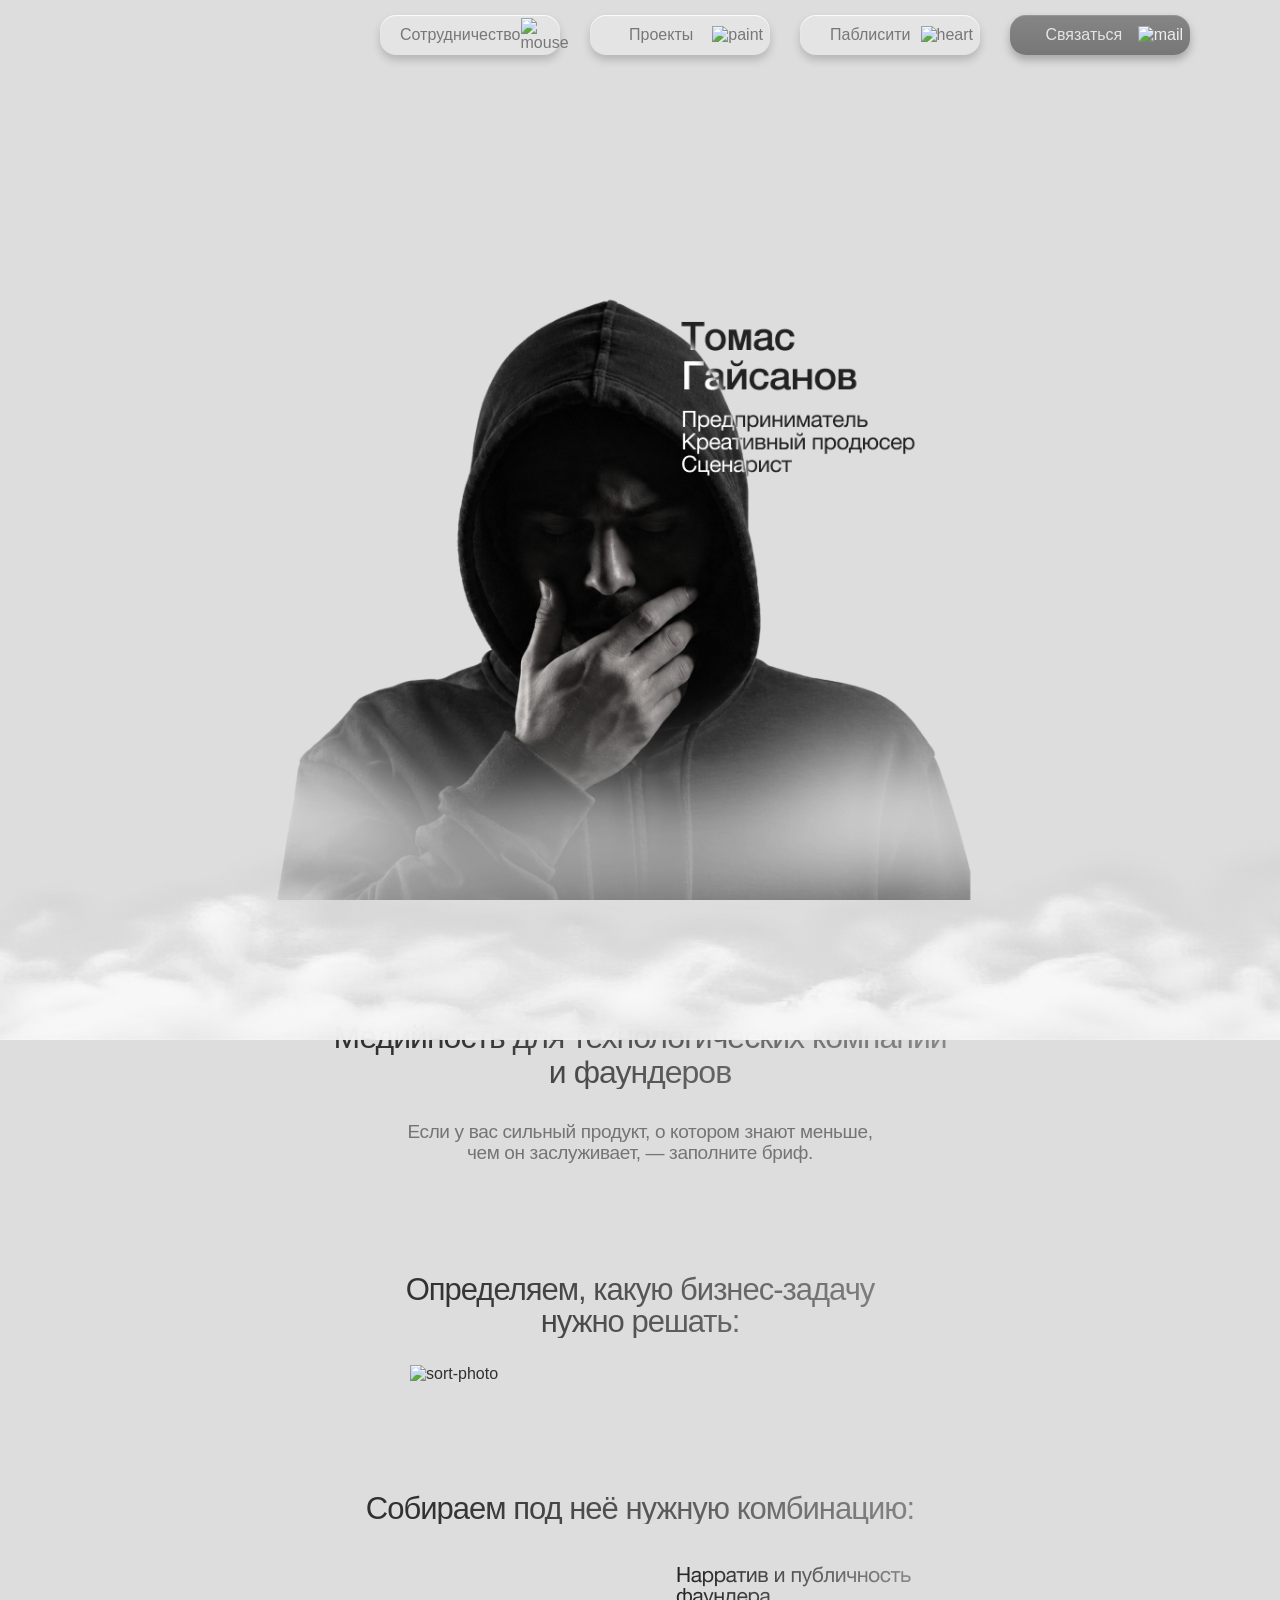
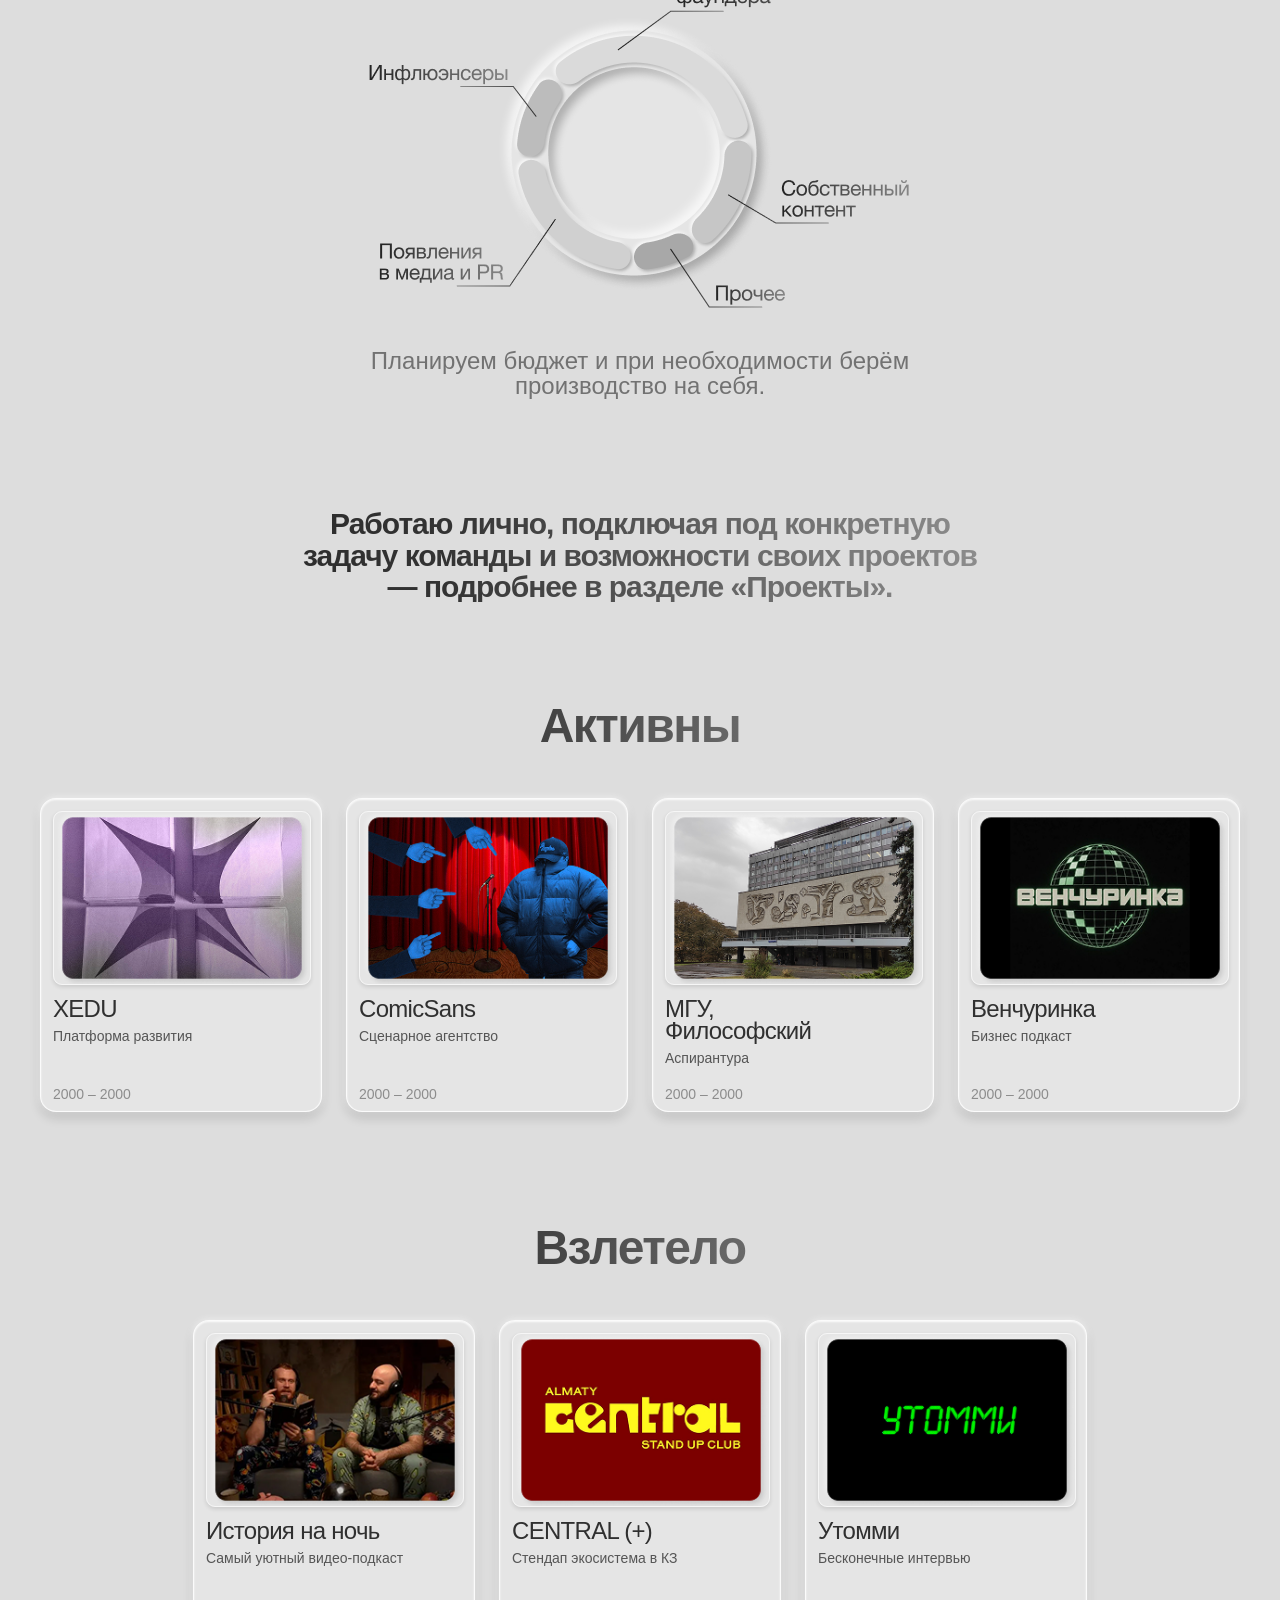
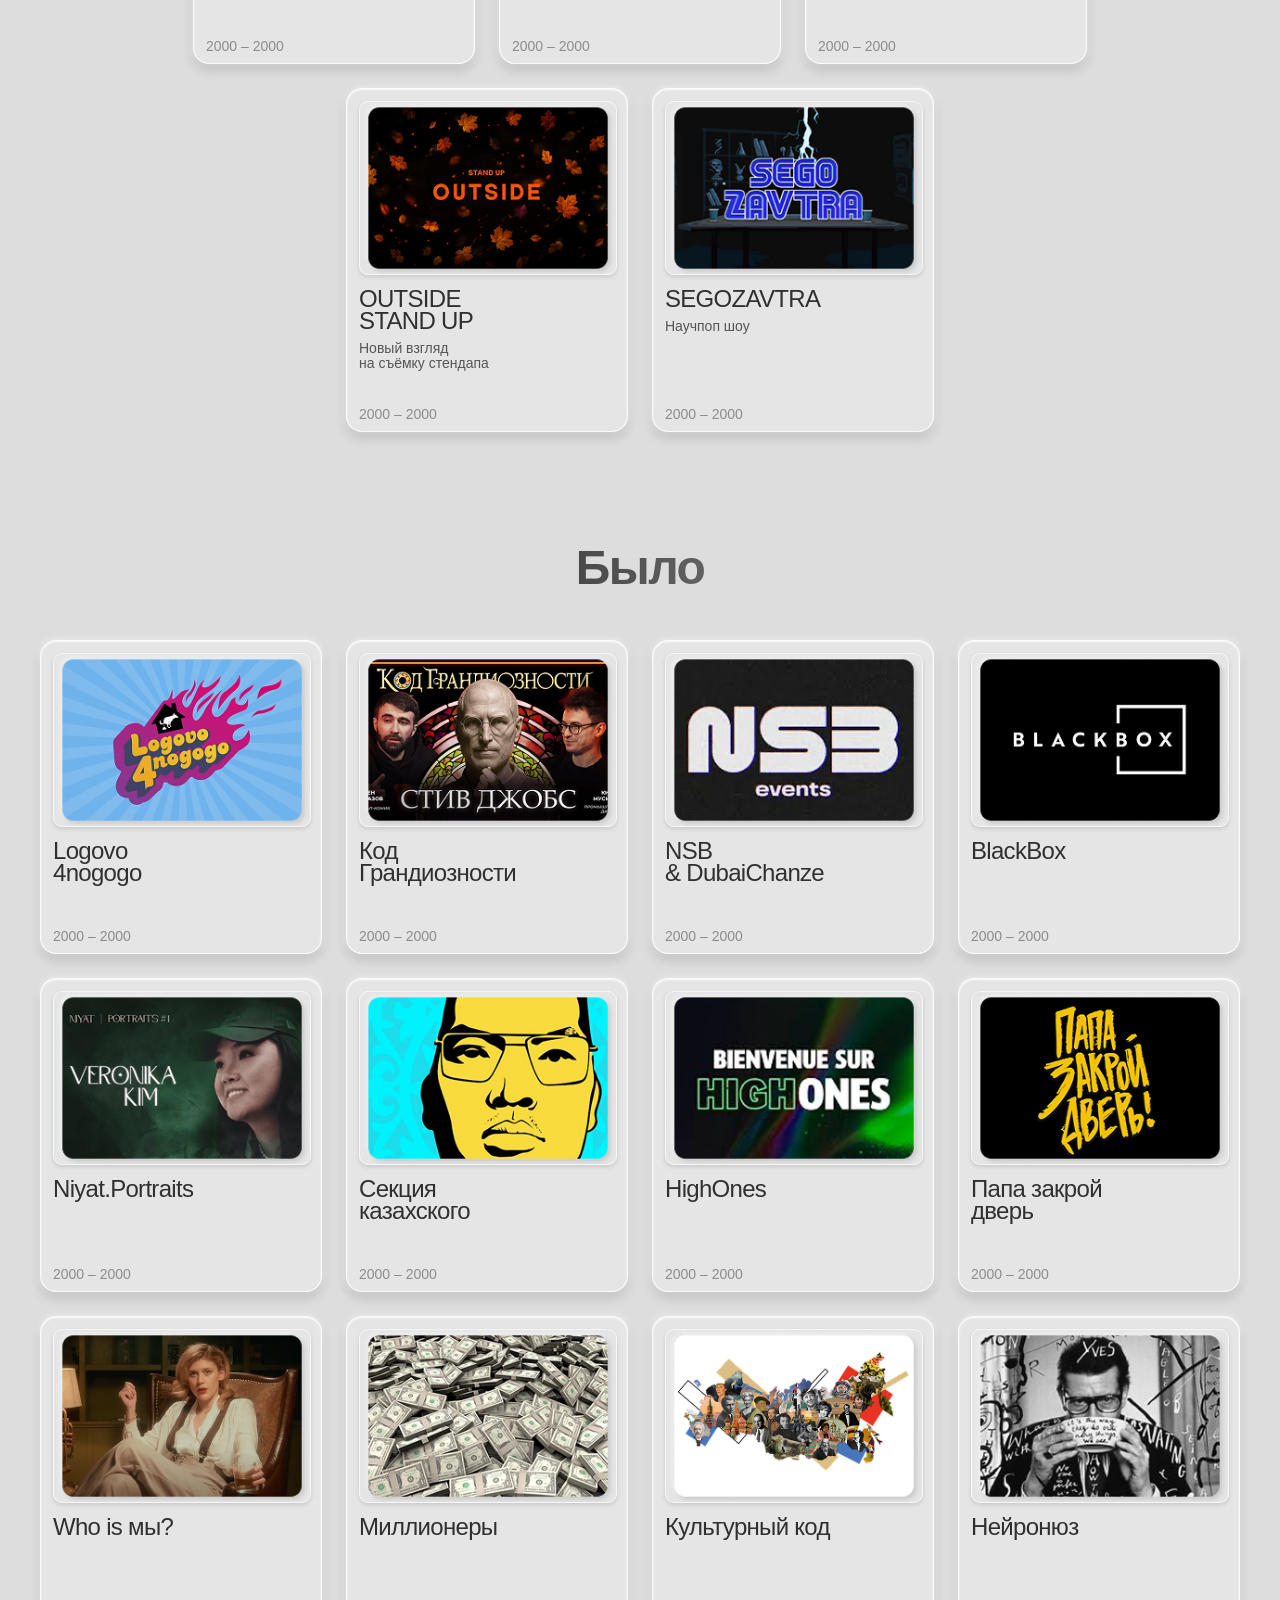
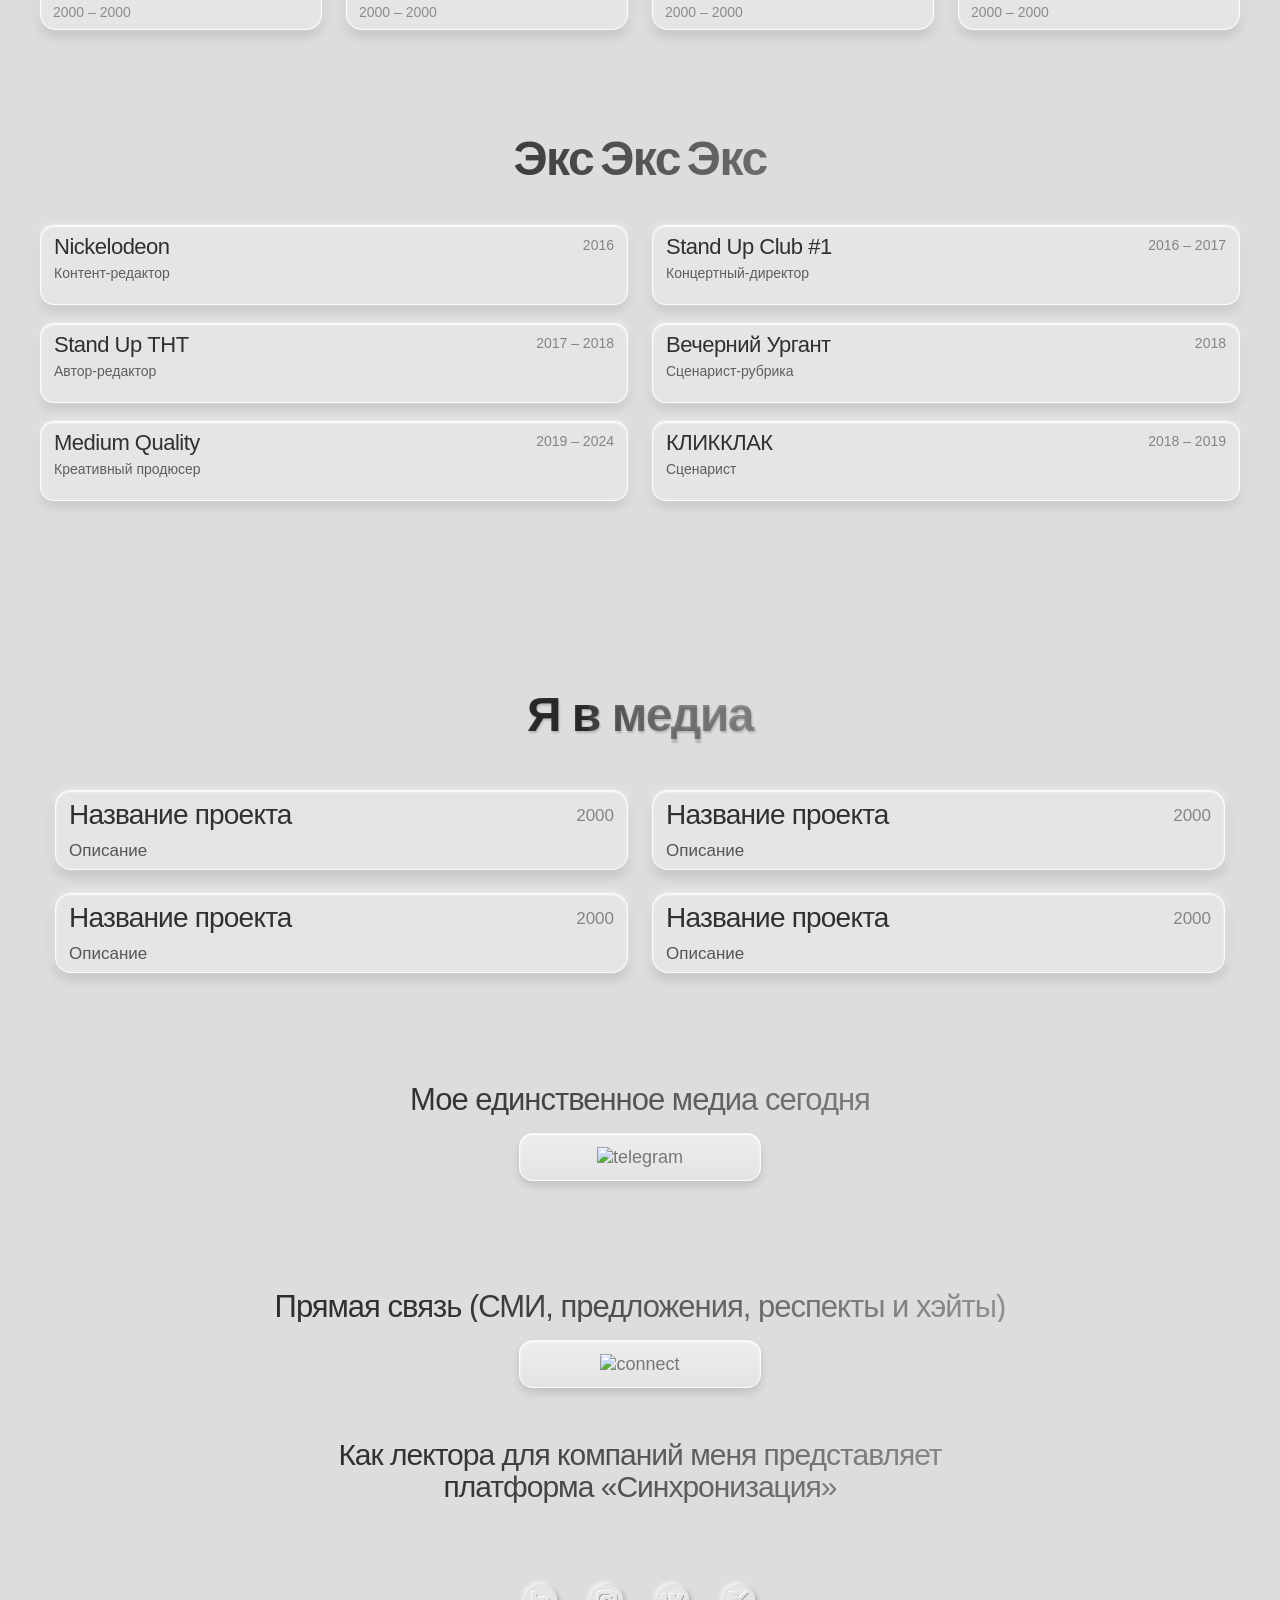
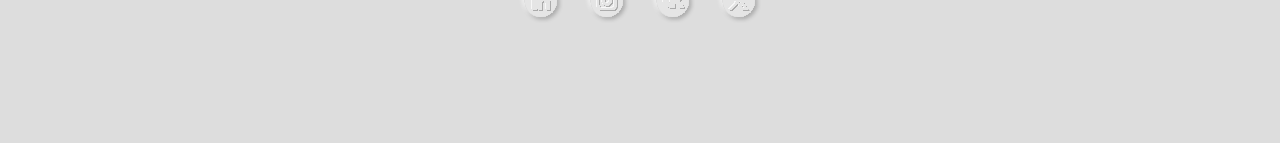
==== commit dbaee451: "Add files via upload" ====
--- a/index.html
+++ b/index.html
@@ -15,96 +15,22 @@
 
         <a href="#cooperation" class="nav-button">
             <span>Сотрудничество</span>
-
-            <span class="nav-icon">
-                <svg viewBox="0 0 24 24" aria-hidden="true">
-                    <path
-                        d="M7 3h10v10"
-                        fill="none"
-                        stroke="currentColor"
-                        stroke-width="1.5"
-                    />
-                    <path
-                        d="M7 17L17 7"
-                        fill="none"
-                        stroke="currentColor"
-                        stroke-width="1.5"
-                    />
-                    <path
-                        d="M5 12l-2 2 7 7 2-2"
-                        fill="none"
-                        stroke="currentColor"
-                        stroke-width="1.5"
-                    />
-                </svg>
-            </span>
+            <img src="./assets/mouse.svg" alt="mouse">
         </a>
 
         <a href="#projects" class="nav-button">
             <span>Проекты</span>
-
-            <span class="nav-icon">
-                <svg viewBox="0 0 24 24" aria-hidden="true">
-                    <path
-                        d="M12 3a8 8 0 1 0 8 8"
-                        fill="none"
-                        stroke="currentColor"
-                        stroke-width="1.5"
-                    />
-                    <circle cx="8" cy="10" r="1.2" fill="currentColor"/>
-                    <circle cx="12" cy="7" r="1.2" fill="currentColor"/>
-                    <circle cx="16" cy="9" r="1.2" fill="currentColor"/>
-                    <circle cx="15" cy="14" r="1.2" fill="currentColor"/>
-                </svg>
-            </span>
+            <img src="./assets/paint.svg" alt="paint">
         </a>
 
         <a href="#publicity" class="nav-button">
             <span>Паблисити</span>
-
-            <span class="nav-icon">
-                <svg viewBox="0 0 24 24" aria-hidden="true">
-                    <path
-                        d="
-                            M12 20.2
-                            C10.5 18.8 5 15.5 5 10
-                            C5 7 7 5 9.5 5
-                            C11 5 12 6 12 7.2
-                            C12 6 13 5 14.5 5
-                            C17 5 19 7 19 10
-                            C19 15.5 13.5 18.8 12 20.2Z
-                        "
-                        fill="none"
-                        stroke="currentColor"
-                        stroke-width="1.5"
-                    />
-                </svg>
-            </span>
+            <img src="./assets/heart.svg" alt="heart">
         </a>
 
-        <a href="#contact" class="nav-button nav-button-active nav-button-contact">
+        <a href="#contacts" class="nav-button nav-button-active nav-button-contact menu-button">
             <span>Связаться</span>
-
-            <span class="nav-icon">
-                <svg viewBox="0 0 24 24" aria-hidden="true">
-                    <rect
-                        x="3.5"
-                        y="5"
-                        width="17"
-                        height="14"
-                        rx="2"
-                        fill="none"
-                        stroke="currentColor"
-                        stroke-width="1.5"
-                    />
-                    <path
-                        d="M4.5 7l7.5 6 7.5-6"
-                        fill="none"
-                        stroke="currentColor"
-                        stroke-width="1.5"
-                    />
-                </svg>
-            </span>
+            <img src="./assets/mail.svg" alt="mail">
         </a>
 
     </nav>
@@ -123,20 +49,12 @@
                 alt="Томас Гайсанов"
             >
 
-            <!-- ОДИН СТАТИЧНЫЙ СЛОЙ ДЫМА -->
-            <div class="smoke-container">
-                <img
-                    class="smoke"
-                    src="assets/smoke.png"
-                    alt=""
-                    aria-hidden="true"
-                >
-            </div>
-
         </div>
 
     </header>
-
+    <div class="hero-cooperation-smoke">
+        <img src="assets/smoke.png" alt="">
+    </div>
 
     <!-- =========================================
          2. СОТРУДНИЧЕСТВО
@@ -166,53 +84,9 @@
                 нужно решать:
             </h2>
 
-            <div class="goal-choices">
-
-                <div class="goal-choice">
-                    <span class="choice-label choice-label-top">
-                        Продажи и лиды
-                    </span>
-                    <span class="choice-circle"></span>
-                </div>
-
-                <div class="goal-choice">
-                    <span class="choice-label choice-label-top">
-                        Найм
-                    </span>
-                    <span class="choice-circle"></span>
-                </div>
-
-                <div class="goal-choice">
-                    <span class="choice-label choice-label-top">
-                        Влияние на индустрию
-                    </span>
-                    <span class="choice-circle"></span>
-                </div>
-
-                <div class="goal-choice">
-                    <span class="choice-label choice-label-bottom">
-                        Узнаваемость
-                    </span>
-                    <span class="choice-circle"></span>
-                </div>
-
-                <div class="goal-choice">
-                    <span class="choice-label choice-label-bottom">
-                        Инвестиции
-                    </span>
-                    <span class="choice-circle"></span>
-                </div>
-
-                <div class="goal-choice">
-                    <span class="choice-label choice-label-bottom">
-                        Новые связи
-                    </span>
-                    <span class="choice-circle"></span>
-                </div>
-
-            </div>
-        </div>
-
+            
+        </div>
+        <img class="goal-choices" src="./assets/sotr-group.png" alt="sort-photo">
         <!-- КОМБИНАЦИЯ -->
         <div class="combination-block">
             <h2 class="combination-title">
@@ -397,8 +271,10 @@
                         2000 – 2000
                     </span>
                 </article>
-
-                <article class="project-card project-card-launched">
+            </div>        
+
+            <div class="proj-proj">
+                <article class="project-card project-card-launched" id="one-proj">
                     <img
                         src="assets/outside-stand-up.png"
                         alt="OUTSIDE STAND UP"
@@ -417,7 +293,7 @@
                     </span>
                 </article>
 
-                <article class="project-card project-card-launched">
+                <article class="project-card project-card-launched" id="two-proj">
                     <img
                         src="assets/segozavtra.png"
                         alt="SEGOZAVTRA"
@@ -433,8 +309,8 @@
                         2000 – 2000
                     </span>
                 </article>
-
             </div>
+            
 
         </div>
 
@@ -782,33 +658,7 @@
                 href="#"
                 class="social-button"
             >
-                <span>
-                    Тг канал NIYAT
-                </span>
-
-                <span class="social-button-icon">
-                    <svg viewBox="0 0 24 24" aria-hidden="true">
-                        <path
-                            d="
-                                M21 4.5
-                                L18 19
-                                C17.8 19.8 17.3 20 16.7 19.7
-                                L10.9 15.6
-                                L8.1 18.3
-                                C7.8 18.6 7.5 18.8 7.1 18.8
-                                L7.5 12.8
-                                L18.5 6
-                                C19 5.7 18.4 5.5 17.8 5.8
-                                L4.3 11.2
-                                L0.8 10.1
-                                C0 9.8 0 9.2 1 8.8
-                                L19.7 2
-                                C20.5 1.7 21.2 2.1 21 4.5Z
-                            "
-                            fill="currentColor"
-                        />
-                    </svg>
-                </span>
+                <img class="telegram" src="./assets/telegram.svg" alt="telegram">
             </a>
 
         </div>
@@ -830,42 +680,8 @@
 
             <a
                 href="#"
-                class="social-button"
-            >
-                <span>
-                    @connectomas
-                </span>
-
-                <span class="social-button-icon">
-                    <svg viewBox="0 0 24 24" aria-hidden="true">
-                        <path
-                            d="
-                                M14.8 3.5
-                                C17.8 3.5 20.5 6.1 20.5 9.2
-                                C20.5 12.6 18 15.7 14.6 15.9
-                                L12 18.7
-                                C11.6 19.1 10.8 18.8 10.9 18.2
-                                L11.2 15.9
-                                C8 15.2 5.7 12.4 5.7 9.2
-                                C5.7 6.1 8.3 3.5 11.4 3.5
-                                Z
-                            "
-                            fill="none"
-                            stroke="currentColor"
-                            stroke-width="1.5"
-                        />
-                        <path
-                            d="
-                                M9.5 9.2
-                                L17 6.8
-                                L14.7 13.4
-                                L12.4 10.9
-                                L9.5 9.2Z
-                            "
-                            fill="currentColor"
-                        />
-                    </svg>
-                </span>
+                class="social-button">
+               <img class="connect" src="./assets/connect.svg" alt="connect">
             </a>
 
         </div>
--- a/css/style.css
+++ b/css/style.css
@@ -19,7 +19,7 @@
     margin: 0;
     font-family: "Helvetica Neue", Arial, sans-serif;
     overflow-x: hidden;
-    background: #dddddd;
+    background: #E5E5E5;
     color: #303030;
 }
 
@@ -49,26 +49,56 @@
 
 .nav-button {
     position: relative;
-    width: 183px;
-    height: 42px;
+
+    width: 180px;
+    height: 40px;
+
     display: flex;
     align-items: center;
-    justify-content: center;
-    padding-left: 9px;
-    padding-right: 39px;
-    border-radius: 14px;
+
+    box-sizing: border-box;
+
+    padding: 0 7px 0 20px;
+
+    border-radius: 16px;
+
+    background: #E4E4E4;
+
+    text-decoration: none;
+
+    box-shadow:
+        0 5px 8px rgba(0, 0, 0, 0.18),
+        inset 0 1px 1px rgba(255, 255, 255, 0.9);
+
+    /* padding-left: 9px; */
+    /* padding-right: 39px;
+    border-radius: 14px; */
     text-decoration: none;
     color: #777777;
     font-size: 16px;
     font-weight: 400;
-    background: linear-gradient(180deg, #eeeeee 0%, #e2e2e2 100%);
-    border: 1px solid rgba(255, 255, 255, 0.65);
-    box-shadow:
-        0 5px 8px rgba(0, 0, 0, 0.18),
-        inset 0 1px 1px rgba(255, 255, 255, 0.85);
     transition:
         transform 0.2s ease,
         box-shadow 0.2s ease;
+}
+
+.nav-button span{
+        flex: 1;
+
+    font-family: Arial, sans-serif;
+    font-size: 16px;
+    font-weight: 400;
+
+    color: #777777;
+
+    text-align: center;
+
+    white-space: nowrap;
+}
+
+
+.nav-button-contact span{
+    color: #E4E4E4;
 }
 
 .nav-button:hover {
@@ -156,11 +186,40 @@
 }
 
 
+
 /* =====================================================
    5. SMOKE (ОДИН СТАТИЧНЫЙ СЛОЙ, ОПУЩЕН НА 15px)
 ===================================================== */
-
-.smoke-container {
+.hero-cooperation-smoke {
+    position: relative;
+    width: 100%;
+    height: 0;
+    z-index: 50;
+    pointer-events: none;
+}
+
+.hero-cooperation-smoke img {
+    position: absolute;
+
+    left: 50%;
+    bottom: -140px;
+
+    width: 1450px;
+    height: 300px;
+
+    max-width: none;
+
+    transform: translateX(-50%);
+
+    display: block;
+
+    pointer-events: none;
+    user-select: none;
+}
+
+
+
+/* .smoke-container {
     position: absolute;
     left: 0;
     bottom: 0;
@@ -169,25 +228,27 @@
     height: 300px;
     overflow: hidden;
     pointer-events: none;
-}
+} */
 
 /* Дым опущен вниз на 15px (было -42px, стало -57px), полностью статичный */
-.smoke {
+/* .smoke {
     position: absolute;
+
     left: 50%;
-    bottom: -60px;
-    width: 1600px;
-    height: 390px;
+    bottom: 0;
+
+    width: 1050px;
+    height: 300px;
+
     max-width: none;
-    object-fit: fill;
-    mix-blend-mode: screen;
-    opacity: 0.95;
+
+    transform: translateX(-50%);
+
+    z-index: 20;
+
     pointer-events: none;
     user-select: none;
-    transform: translateX(-50%);
-    filter: blur(0.2px);
-}
-
+} */
 
 /* =====================================================
    6. COOPERATION
@@ -196,7 +257,7 @@
 .cooperation-section {
     position: relative;
     width: 100%;
-    padding-top: 100px;
+    padding-top: 120px;
     /* padding-bottom: 120px; */
     background: #dddddd;
 }
@@ -228,7 +289,7 @@
 }
 
 .cooperation-description {
-    margin-top: 24px;
+    margin-top: 32px;
     color: #747474;
     font-size: 19px;
     line-height: 1.12;
@@ -265,12 +326,13 @@
 
 .goal-choices {
     position: relative;
-    width: 560px;
-    height: 110px;
+    display: block;
+    width: 460px;
+    height: auto;
     margin: 27px auto 0;
-    display: grid;
+    /* display: grid;
     grid-template-columns: repeat(6, 1fr);
-    align-items: center;
+    align-items: center; */
 }
 
 .goal-choice {
@@ -511,6 +573,14 @@
         box-shadow 0.2s ease;
 }
 
+.proj-proj{
+    
+    margin-top: 24px;
+    display: flex;
+    justify-content: center;
+    gap: 24px;
+}
+
 .project-card:hover {
     transform: translateY(-2px);
     box-shadow:
@@ -614,7 +684,7 @@
 .publicity-section {
     position: relative;
     width: 100%;
-    padding-top: 150px;
+    padding-top: 70px;
     padding-bottom: 50px;
     background: #dddddd;
 }
@@ -628,13 +698,7 @@
     font-weight: 600;
     letter-spacing: -1.5px;
     text-shadow: 1px 2px 2px rgba(0, 0, 0, 0.18);
-        background: linear-gradient(
-        90deg,
-        #222222 0%,
-        #333333 35%,
-        #777777 65%,
-        #b8b8b8 100%
-    );
+    background: linear-gradient(90deg, #303030 46%, #454545 25%, #777777 50%, #bdbdbd 70%, #eeeeee 85%, #ffffff 100%); 
 
     -webkit-background-clip: text;
     background-clip: text;
@@ -745,7 +809,7 @@
     display: flex;
     align-items: center;
     justify-content: center;
-    padding-right: 43px;
+    /* padding-right: 43px; */
     border-radius: 14px;
     text-decoration: none;
     color: #777777;
@@ -761,11 +825,16 @@
         box-shadow 0.2s ease;
 }
 
+.telegram{
+    display: flex;
+    justify-content: center;
+}
+
 .social-button:hover {
     transform: translateY(-1px);
     box-shadow:
-        0 7px 11px rgba(0, 0, 0, 0.15),
-        inset 0 1px 2px rgba(255, 255, 255, 0.95);
+        0 7px 11px rgba(0, 0, 0, 0.15);
+        /* inset 0 1px 2px rgba(255, 255, 255, 0.95); */
 }
 
 .social-button-icon {
@@ -847,44 +916,53 @@
 }
 
 .round-social-icon {
-    width: 65px;
-    height: 65px;
+    width: 44px;
+    height: 44px;
+
+    flex: 0 0 44px;
+
     display: flex;
     align-items: center;
     justify-content: center;
+
+    box-sizing: border-box;
+
+    background: transparent;
+    border: none;
+    box-shadow: none;
+
     border-radius: 50%;
-    color: #eeeeee;
+
     text-decoration: none;
-    background: linear-gradient(145deg, #eeeeee 0%, #dddddd 100%);
-    border: 1px solid rgba(255, 255, 255, 0.8);
-    box-shadow:
-        4px 5px 8px rgba(0, 0, 0, 0.18),
-        -2px -2px 5px rgba(255, 255, 255, 0.85),
-        inset 0 0 0 1px rgba(255, 255, 255, 0.28);
-    transition:
-        transform 0.2s ease,
-        box-shadow 0.2s ease;
-}
-
-.round-social-icon:hover {
+}
+
+/* .round-social-icon:hover {
     transform: translateY(-2px);
     box-shadow:
         5px 7px 10px rgba(0, 0, 0, 0.2),
         -2px -2px 5px rgba(255, 255, 255, 0.9);
-}
+} */
 
 .round-social-icon svg {
     width: 39px;
     height: 39px;
 }
 
+.round-social-icon img {
+    display: block;
+
+    width: 44px;
+    height: 44px;
+
+    object-fit: contain;
+}
 
 /* =====================================================
    10. RESPONSIVE
 ===================================================== */
 
 /* 1280px / 1200px TABLET */
-@media (max-width: 1280px) {
+/* @media (max-width: 1280px) {
     .navigation {
         right: 40px;
         gap: 14px;
@@ -910,9 +988,9 @@
     .smoke-container {
         height: 270px;
     }
-}
-
-@media (max-width: 1150px) {
+} */
+
+/* @media (max-width: 1150px) {
     .active-grid,
     .past-grid {
         grid-template-columns: repeat(3, 282px);
@@ -929,10 +1007,1059 @@
     .publicity-title {
         font-size: 28px;
     }
+} */
+/* моя вресия */
+/* @media (max-width: 1000px) {
+    .navigation {
+        background: #eeeeee ;
+        right: 20px;
+
+    }
+
+    
+    .navigation .nav-button:not(.menu-button) {
+        display: none;
+        position: relative;
+        right: 20px;
+
+    }
+
+    .menu-button {
+        display: flex;
+        right: 20px;
+    }
+    .hero-main-image {
+        width: min(770px, 100vh);
+        height: min(770px, 100vh);
+    }
+
+    .hero-main-image {
+        width: 575px;
+        height: 575px;
+    }
+
+    .hero-content {
+        position: absolute;
+        width: 575px;
+        height: 575px;
+        margin-top: 18px;
+        right: 80px;
+}
+
+
+    
+} */
+
+
+/* =====================================================
+   MOBILE VERSION — 768px and below
+===================================================== */
+
+@media (max-width: 768px) {
+
+    /* ---------- BASE ---------- */
+
+    html {
+        width: 100%;
+        overflow-x: hidden;
+    }
+
+    body {
+        width: 100%;
+        min-width: 0;
+        overflow-x: hidden;
+        background: #dddddd;
+    }
+
+
+    /* =================================================
+       HERO
+    ================================================= */
+
+    .hero {
+        position: relative;
+        width: 100%;
+        height: 80svh;
+        /* min-height: 780px; */
+        overflow: hidden;
+        background: #dddddd;
+    }
+
+    .hero-content {
+        position: absolute;
+
+        inset: 0;
+
+        width: 100%;
+        height: 100%;
+
+        margin: 0;
+        right: auto;
+    }
+
+    .hero-cooperation-smoke img {
+        width: 800px;
+        bottom: 0px;
+    }
+    /* =================================================
+       TOP CONTACT BUTTON
+    ================================================= */
+
+    .navigation {
+        position: absolute;
+
+        top: 23px;
+        right: 19px;
+        left: auto;
+
+        z-index: 1000;
+
+        display: flex;
+        align-items: center;
+        justify-content: flex-end;
+
+        width: auto;
+
+        gap: 0;
+
+        background: transparent;
+    }
+
+    /* Скрываем все кнопки кроме "Связаться" */
+    .navigation .nav-button:not(.menu-button) {
+        display: none;
+    }
+
+    .navigation .menu-button {
+        display: flex;
+
+        width: 158px;
+        height: 36px;
+
+        padding: 0 4px 0 15px;
+
+        border-radius: 13px;
+
+        box-sizing: border-box;
+
+        background: #e4e4e4;
+
+        box-shadow:
+            0 4px 7px rgba(0, 0, 0, 0.18),
+            inset 0 1px 1px rgba(255, 255, 255, 0.9);
+
+        transform: none;
+    }
+
+    .navigation .menu-button span {
+        flex: 1;
+
+        font-family: Arial, Helvetica, sans-serif;
+
+        font-size: 14px;
+        font-weight: 400;
+
+        line-height: 1;
+
+        color: #777777;
+
+        text-align: center;
+
+        white-space: nowrap;
+    }
+
+    .navigation .menu-button img {
+        display: block;
+
+        width: 34px;
+        height: 34px;
+
+        flex-shrink: 0;
+    }
+
+
+    /* =================================================
+       MAIN PHOTO
+    ================================================= */
+
+    .hero-main-image {
+        position: absolute;
+
+        top: 27px;
+        left: 50%;
+
+        bottom: auto;
+
+        z-index: 5;
+
+        /*
+         * Оригинал 1366 × 768.
+         * Высота 600px даёт нужный масштаб
+         * для мобильного макета.
+         */
+        width: auto;
+        height: 600px;
+
+        max-width: none;
+        max-height: none;
+
+        display: block;
+
+        object-fit: contain;
+
+        /*
+         * Центрируем изображение,
+         * затем немного сдвигаем влево.
+         */
+        transform: translateX(calc(-50% - 35px));
+
+        pointer-events: none;
+        user-select: none;
+    }
+
+
+    /* =================================================
+       SMOKE
+    ================================================= */
+
+   
+
+    /* .smoke-container {
+        position: absolute;
+        left: 0;
+        bottom: 0;
+
+        width: 100%;
+        height: 330px;
+
+        overflow: hidden;
+
+        z-index: 20;
+
+        pointer-events: none;
+    } */
+
+    /* .smoke {
+        width: 1050px;
+        height: 300px;
+        bottom: 0;
+    } */
+
+
+
+    /* =================================================
+       OTHER SECTIONS
+    ================================================= */
+    .cooperation-section {
+        position: relative;
+        width: 100%;
+
+        padding-top: 0px;
+        padding-bottom: 100px;
+
+        background: #dddddd;
+
+        overflow: hidden;
+    }
+
+
+    /* =================================================
+       1. ЗАГОЛОВОК
+    ================================================= */
+
+    .cooperation-intro {
+        width: 100%;
+        padding: 0 40px;
+
+        text-align: left;
+    }
+
+    .cooperation-title {
+        margin: 0;
+
+        font-size: 47px;
+        line-height: 1.02;
+        font-weight: 400;
+
+        letter-spacing: -1.8px;
+
+        text-align: left;
+
+        background: linear-gradient(
+            90deg,
+            #222222 0%,
+            #333333 35%,
+            #777777 65%,
+            #b8b8b8 100%
+        );
+
+        -webkit-background-clip: text;
+        background-clip: text;
+
+        -webkit-text-fill-color: transparent;
+        color: transparent;
+    }
+
+
+    /* =================================================
+       ОПИСАНИЕ ПОД ЗАГОЛОВКОМ
+    ================================================= */
+
+    .cooperation-description {
+        margin: 32px 0 0;
+
+        padding: 0;
+
+        color: #747474;
+
+        font-size: 23px;
+        line-height: 1.08;
+        font-weight: 400;
+
+        letter-spacing: -0.5px;
+
+        text-align: left;
+    }
+
+
+    /* =================================================
+       2. БИЗНЕС-ЗАДАЧА
+    ================================================= */
+
+    .business-goal {
+        width: 100%;
+
+        margin-top: 96px;
+
+        padding: 0 40px;
+
+        text-align: left;
+    }
+
+    .business-title {
+        margin: 0;
+
+        font-size: 46px;
+        line-height: 1.04;
+        font-weight: 400;
+
+        letter-spacing: -1.7px;
+
+        text-align: left;
+
+        background: linear-gradient(
+            90deg,
+            #222222 0%,
+            #333333 35%,
+            #777777 65%,
+            #b8b8b8 100%
+        );
+
+        -webkit-background-clip: text;
+        background-clip: text;
+
+        -webkit-text-fill-color: transparent;
+        color: transparent;
+    }
+
+
+    /* =================================================
+       3. ШЕСТЬ БИЗНЕС-ЗАДАЧ
+       
+       Используется готовая картинка sotr-group.png
+    ================================================= */
+
+    .goal-choices {
+        display: block;
+
+        width: calc(100% - 44px);
+        max-width: 670px;
+
+        height: auto;
+
+        margin: 36px auto 0;
+
+        object-fit: contain;
+
+        user-select: none;
+        pointer-events: none;
+    }
+
+
+    /* =================================================
+       4. КОМБИНАЦИЯ
+    ================================================= */
+
+    .combination-block {
+        width: 100%;
+
+        margin-top: 72px;
+
+        padding: 0 40px;
+
+        text-align: left;
+    }
+
+    .combination-title {
+        margin: 0;
+
+        font-size: 46px;
+        line-height: 1.04;
+        font-weight: 400;
+
+        letter-spacing: -1.7px;
+
+        text-align: left;
+
+        background: linear-gradient(
+            90deg,
+            #222222 0%,
+            #333333 35%,
+            #777777 65%,
+            #b8b8b8 100%
+        );
+
+        -webkit-background-clip: text;
+        background-clip: text;
+
+        -webkit-text-fill-color: transparent;
+        color: transparent;
+    }
+
+
+    /* =================================================
+       ДИАГРАММА
+    ================================================= */
+
+    .combination-image {
+        display: block;
+
+        width: 290px;
+        height: auto;
+
+        max-width: none;
+
+        margin: 62px auto 0;
+
+        object-fit: contain;
+
+        user-select: none;
+        pointer-events: none;
+    }
+
+
+    /* =================================================
+       ОПИСАНИЕ ПОД ДИАГРАММОЙ
+    ================================================= */
+
+    .combination-description {
+        margin: 62px 0 0;
+
+        padding: 0;
+
+        color: #727272;
+
+        font-size: 22px;
+        line-height: 1.08;
+        font-weight: 400;
+
+        letter-spacing: -0.3px;
+
+        text-align: left;
+    }
+
+
+    /* =================================================
+       5. ФИНАЛЬНЫЙ ТЕКСТ
+    ================================================= */
+
+    .cooperation-final {
+        width: 100%;
+
+        margin-top: 96px;
+
+        padding: 0 40px;
+
+        text-align: left;
+
+        font-size: 44px;
+        line-height: 1.08;
+        font-weight: 700;
+
+        letter-spacing: -1.8px;
+
+        background: linear-gradient(
+            90deg,
+            #222222 0%,
+            #333333 35%,
+            #777777 65%,
+            #b8b8b8 100%
+        );
+
+        -webkit-background-clip: text;
+        background-clip: text;
+
+        -webkit-text-fill-color: transparent;
+        color: transparent;
+    }
+
+    .cooperation-final p {
+        margin: 0;
+    }
+
+    /* =================================================
+       PROJECTS
+    ================================================= */
+
+    /* =====================================================
+       ОСНОВНАЯ СТРАНИЦА ПРОЕКТОВ
+       ===================================================== */
+
+    .projects-section,
+    .projects-page {
+        width: 100%;
+
+        padding-top: 105px;
+        padding-bottom: 80px;
+
+        overflow: hidden;
+    }
+
+
+    /* =====================================================
+       КОНТЕЙНЕРЫ ГРУПП
+       ===================================================== */
+
+    .projects-group {
+        width: 100%;
+        max-width: none;
+
+        margin-left: 0;
+        margin-right: 0;
+
+        padding: 0 40px;
+
+        box-sizing: border-box;
+    }
+
+
+    /* =====================================================
+       ОТСТУПЫ МЕЖДУ ГРУППАМИ
+       ===================================================== */
+
+    .launched-group {
+        margin-top: 72px;
+    }
+
+    .past-group {
+        margin-top: 72px;
+    }
+
+    .ex-group {
+        margin-top: 72px;
+    }
+
+
+    /* =====================================================
+       ЗАГОЛОВКИ
+
+       Активны
+       Взлетело
+       Было
+       Экс Экс Экс
+       ===================================================== */
+
+    .group-title {
+        margin: 0;
+
+        text-align: center;
+
+        font-size: 34px;
+        line-height: 1;
+
+        font-weight: 600;
+
+        letter-spacing: -1px;
+
+        color: #343434;
+    }
+
+
+    /* =====================================================
+       СЕТКА КАРТОЧЕК
+
+       2 КОЛОНКИ
+       ===================================================== */
+
+    .active-grid,
+    .launched-grid,
+    .past-grid {
+        display: grid;
+
+        grid-template-columns:
+            repeat(2, minmax(0, 1fr));
+
+        gap: 8px 24px;
+
+        justify-content: center;
+
+        width: 100%;
+
+        margin-top: 24px;
+    }
+
+
+    /* =====================================================
+       КАРТОЧКА ПРОЕКТА
+       ===================================================== */
+
+    .project-card {
+        position: relative;
+
+        width: 100%;
+        height: 282px;
+
+        padding: 10px;
+
+        box-sizing: border-box;
+
+        border-radius: 14px;
+
+        overflow: hidden;
+
+        background: #e5e5e5;
+
+        border:
+            1px solid rgba(255, 255, 255, 0.85);
+
+        box-shadow:
+            0 5px 10px rgba(0, 0, 0, 0.14),
+            0 0 7px rgba(255, 255, 255, 0.75),
+            inset 0 1px 2px
+            rgba(255, 255, 255, 0.9);
+
+        display: flex;
+        flex-direction: column;
+
+        transition:
+            transform 0.2s ease,
+            box-shadow 0.2s ease;
+    }
+
+
+    /* =====================================================
+       КАРТОЧКИ "ВЗЛЕТЕЛО"
+       ===================================================== */
+
+    .project-card-launched {
+        width: 100%;
+        height: 282px;
+    }
+
+
+    /* =====================================================
+       ИЗОБРАЖЕНИЕ
+       ===================================================== */
+
+    .project-image {
+        display: block;
+
+        width: 100%;
+        height: 136px;
+
+        flex: 0 0 136px;
+
+        object-fit: cover;
+
+        border-radius: 8px;
+
+        border:
+            1px solid rgba(255, 255, 255, 0.65);
+
+        box-shadow:
+            0 2px 4px rgba(0, 0, 0, 0.12);
+    }
+
+
+    /* =====================================================
+       НАЗВАНИЕ
+       ===================================================== */
+
+    .project-title {
+        margin: 10px 0 0;
+
+        color: #303030;
+
+        font-size: 20px;
+
+        line-height: 0.95;
+
+        font-weight: 500;
+
+        letter-spacing: -0.6px;
+    }
+
+
+    /* =====================================================
+       ОПИСАНИЕ
+       ===================================================== */
+
+    .project-description {
+        margin: 7px 0 0;
+
+        color: #555555;
+
+        font-size: 11px;
+
+        line-height: 1.05;
+
+        font-weight: 400;
+    }
+
+
+    /* =====================================================
+       ГОДЫ
+       ===================================================== */
+
+    .project-years {
+        position: absolute;
+
+        left: 10px;
+        bottom: 8px;
+
+        color: #8c8c8c;
+
+        font-size: 10px;
+
+        line-height: 1;
+    }
+
+
+    /* =====================================================
+       ЭКС ЭКС ЭКС
+
+       ОДНА КОЛОНКА
+       ===================================================== */
+
+    .ex-grid {
+        display: grid;
+
+        grid-template-columns: 1fr;
+
+        gap: 7px;
+
+        width: 100%;
+
+        margin-top: 24px;
+    }
+
+
+    /* =====================================================
+       EX CARD
+       ===================================================== */
+
+    .ex-card {
+        position: relative;
+
+        width: 100%;
+        height: 60px;
+
+        padding: 8px 10px;
+
+        box-sizing: border-box;
+
+        border-radius: 11px;
+
+        background: #e5e5e5;
+
+        border:
+            1px solid rgba(255, 255, 255, 0.85);
+
+        box-shadow:
+            0 4px 8px rgba(0, 0, 0, 0.13),
+            0 0 6px rgba(255, 255, 255, 0.75),
+            inset 0 1px 2px
+            rgba(255, 255, 255, 0.9);
+    }
+
+
+    /* =====================================================
+       EX — НАЗВАНИЕ
+       ===================================================== */
+
+    .ex-main h3 {
+        margin: 0;
+
+        color: #303030;
+
+        font-size: 15px;
+
+        line-height: 1;
+
+        font-weight: 500;
+
+        letter-spacing: -0.3px;
+    }
+
+
+    /* =====================================================
+       EX — ОПИСАНИЕ
+       ===================================================== */
+
+    .ex-main p {
+        margin-top: 5px;
+
+        color: #5e5e5e;
+
+        font-size: 9px;
+
+        line-height: 1;
+    }
+
+
+    /* =====================================================
+       EX — ГОД
+       ===================================================== */
+
+    .ex-year {
+        position: absolute;
+
+        top: 9px;
+        right: 10px;
+
+        color: #858585;
+
+        font-size: 8px;
+
+        line-height: 1;
+
+        white-space: nowrap;
+    }
+
+
+    /* =================================================
+       PUBLICITY
+    ================================================= */
+
+    .page-title {
+        font-size: 28px;
+        line-height: 1;
+    }
+
+    .publicity-title {
+        padding: 0 20px;
+
+        font-size: 17px;
+        line-height: 1.1;
+    }
+
+    .media-today {
+        margin-top: 55px;
+    }
+
+    .media-grid {
+        width: calc(100% - 40px);
+
+        margin-top: 24px;
+
+        grid-template-columns: 1fr;
+
+        gap: 9px;
+    }
+
+    .media-card {
+        height: 46px;
+        padding: 7px 10px;
+        border-radius: 11px;
+    }
+
+    .media-card-header h3 {
+        font-size: 15px;
+        line-height: 16px;
+    }
+
+    .media-card-header span {
+        font-size: 9px;
+        line-height: 10px;
+    }
+
+    .media-card p {
+        margin: 2px 0 0;
+        font-size: 9px;
+        line-height: 10px;
+    }
+
+
+    /* =================================================
+       CONTACT
+    ================================================= */
+
+     .lecturer-block {
+        margin-top: 48px;
+    }
+
+    .lecturer-title {
+        margin: 0;
+
+        text-align: center;
+
+        font-size: 17px;
+        line-height: 18px;
+
+        font-weight: 400;
+
+        letter-spacing: -0.4px;
+
+        color: #4d4d4d;
+
+        text-shadow:
+            1px 2px 3px rgba(0, 0, 0, 0.12);
+    }
+
+
+    /* Ряд социальных кнопок */
+
+    .social-icons {
+        display: flex;
+        align-items: center;
+        justify-content: center;
+
+        gap: 10px;
+
+        margin-top: 58px;
+    }
+
+    .round-social-icon {
+        width: 64px;
+        height: 64px;
+
+        flex: 0 0 64px;
+
+        display: flex;
+        align-items: center;
+        justify-content: center;
+
+        padding: 0;
+        margin: 0;
+
+        background: transparent;
+        border: none;
+        box-shadow: none;
+
+        border-radius: 50%;
+
+        text-decoration: none;
+
+        transition:
+            transform 0.2s ease,
+            filter 0.2s ease;
+    }
+
+    .round-social-icon img {
+        display: block;
+
+        width: 64px;
+        height: 64px;
+
+        object-fit: contain;
+
+        /*
+         * Делаем логотип визуально рельефным,
+         * как на втором изображении
+         */
+        filter:
+            drop-shadow(1px 1px 1px rgba(0, 0, 0, 0.20))
+            drop-shadow(-1px -1px 1px rgba(255, 255, 255, 0.95));
+    }
+
+    /* .round-social-icon:hover {
+        transform: translateY(-2px);
+    } */
+}
+
+
+/* =====================================================
+   VERY SMALL PHONES
+===================================================== */
+
+@media (max-width: 390px) {
+
+    .hero {
+        min-height: 780px;
+    }
+
+    .navigation {
+        top: 23px;
+        right: 19px;
+    }
+
+    .navigation .menu-button {
+        width: 158px;
+        height: 36px;
+    }
+
+    .navigation .menu-button span {
+        font-size: 14px;
+    }
+
+    .hero-main-image {
+        top: 27px;
+        height: 600px;
+
+        transform: translateX(calc(-50% - 35px));
+    }
+
+    /* .smoke-container {
+        height: 245px;
+    } */
+
+    /* .smoke {
+        width: 1050px;
+        height: 300px;
+
+        bottom: -65px;
+    } */
+}
+
+
+/* =====================================================
+   EXTRA SMALL PHONES
+===================================================== */
+
+@media (max-width: 360px) {
+
+    .navigation {
+        right: 15px;
+    }
+
+    .navigation .menu-button {
+        width: 150px;
+        height: 35px;
+    }
+
+    .navigation .menu-button span {
+        font-size: 13px;
+    }
+
+    .hero-main-image {
+        height: 570px;
+
+        transform: translateX(calc(-50% - 32px));
+    }
+
+    /* .smoke-container {
+        height: 225px;
+    } */
+
+    /* .smoke {
+        width: 980px;
+        height: 280px;
+        bottom: -60px;
+    } */
 }
 
 /* 900px TABLET / SMALL SCREENS */
-@media (max-width: 900px) {
+/* @media (max-width: 900px) {
     .navigation {
         top: 25px;
         right: 20px;
@@ -1011,10 +2138,10 @@
     .ex-grid {
         grid-template-columns: 1fr;
     }
-}
+} */
 
 /* 650px MOBILE */
-@media (max-width: 650px) {
+/* @media (max-width: 650px) {
     .hero {
         min-height: 650px;
     }
@@ -1195,7 +2322,24 @@
     }
 
     .social-button {
-        width: 230px;
+        width: 178px;
+        height: 34px;
+        margin-top: 10px;
+        border-radius: 11px;
+        font-size: 13px;
+    }
+
+    .social-button-icon {
+        top: 3px;
+        right: 3px;
+        width: 26px;
+        height: 26px;
+        border-radius: 9px;
+    }
+
+    .social-button-icon svg {
+        width: 17px;
+        height: 17px;
     }
 
     .direct-contact {
@@ -1226,10 +2370,10 @@
         width: 34px;
         height: 34px;
     }
-}
+} */
 
 /* 450px SMALL MOBILE */
-@media (max-width: 450px) {
+/* @media (max-width: 450px) {
     .navigation {
         gap: 4px;
     }
@@ -1318,7 +2462,7 @@
         width: 31px;
         height: 31px;
     }
-}
+} */
 
 
 /* =====================================================
